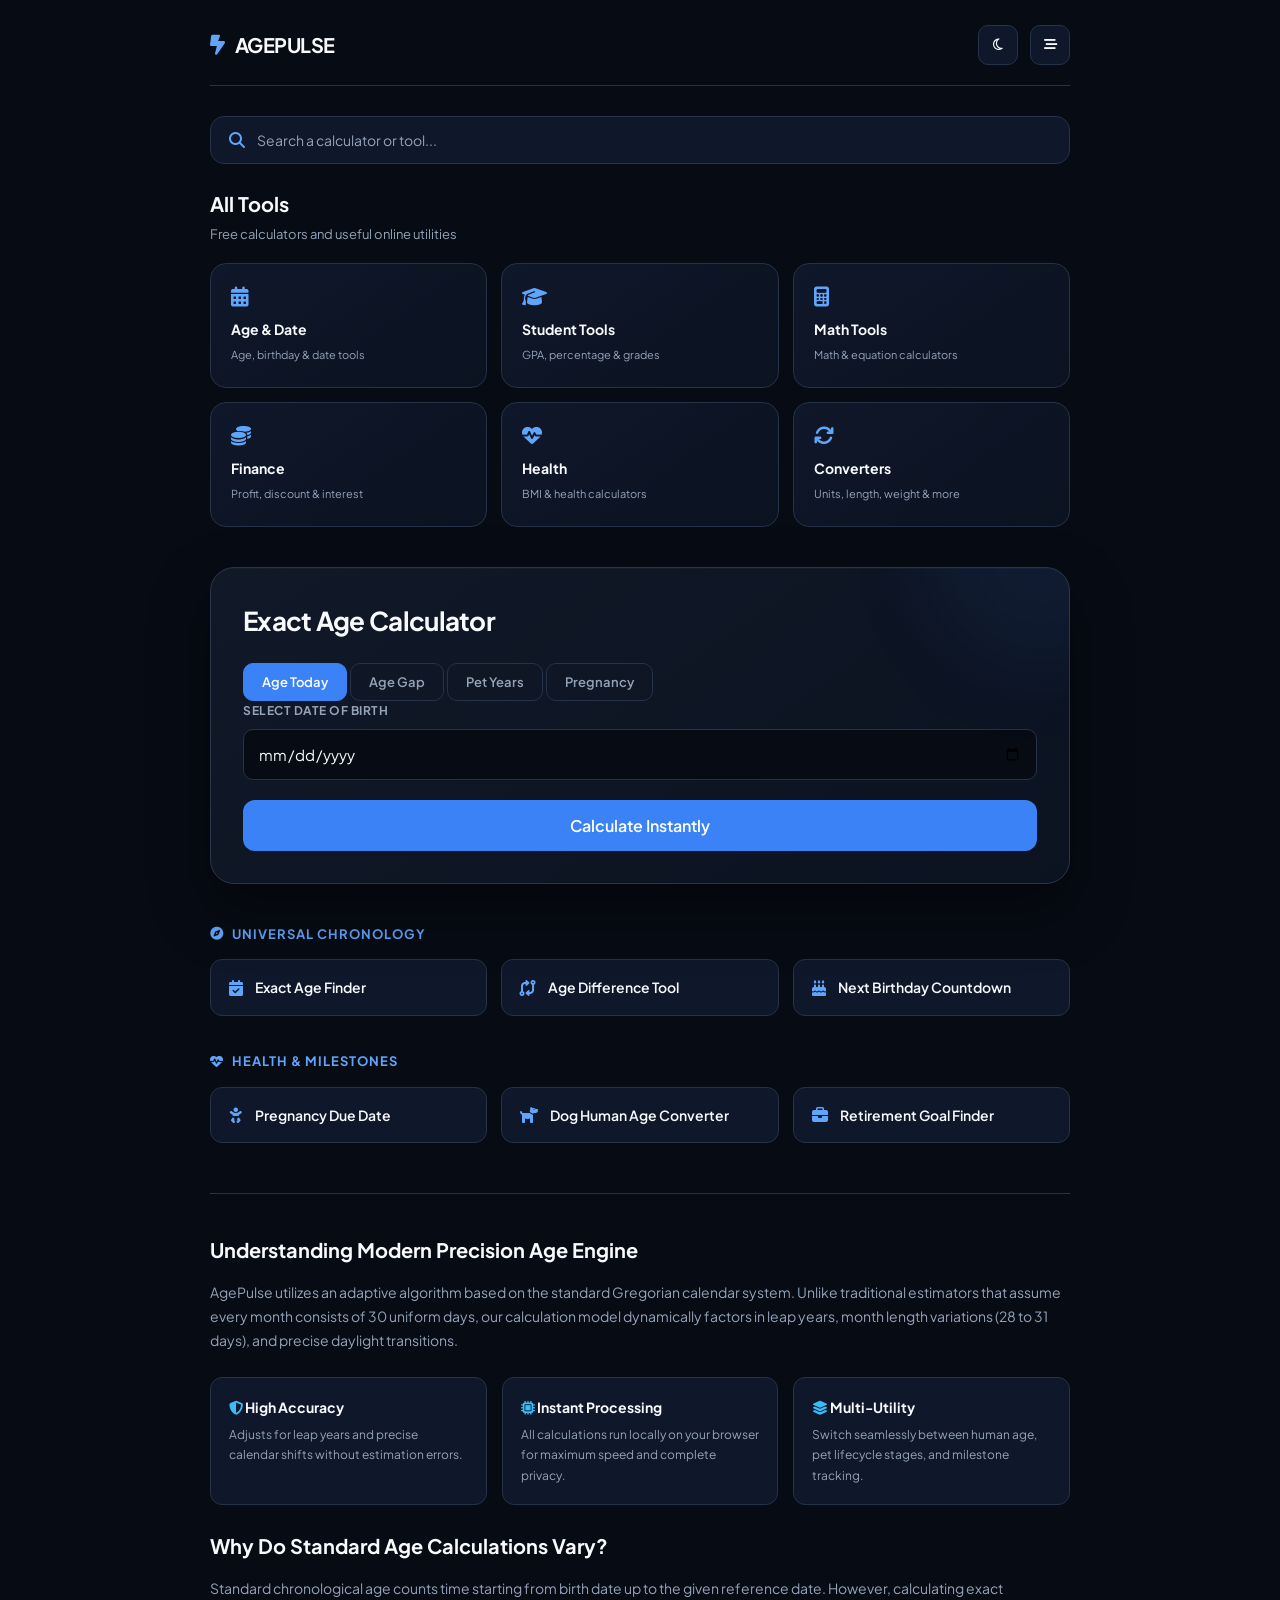
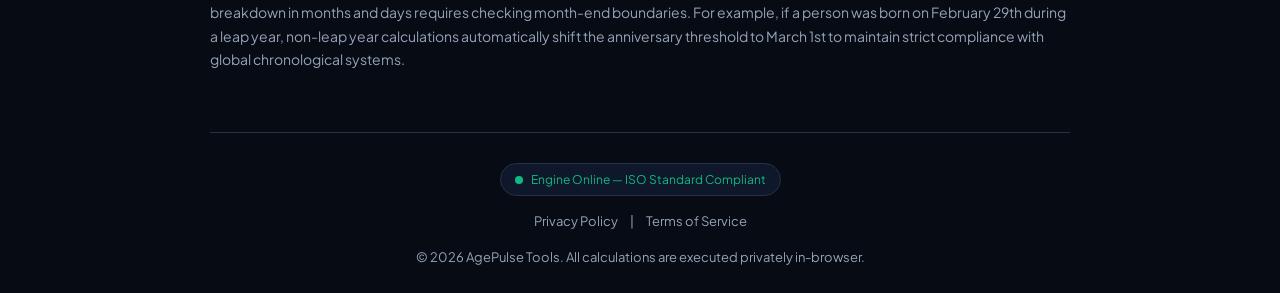
==== index.html @ beff54d9 "Update index.html" ====
<!DOCTYPE html>
<html lang="en">
<head>
    <meta name="google-site-verification" content="VoYZi1EpnTROFQZGKT-cdley3addmxHReLh97qGISz8" />
    <meta charset="UTF-8">
    <meta name="viewport" content="width=device-width, initial-scale=1.0">
    <title>AgePulse — Precision Chronology & Age Utility Engine</title>
    <meta name="description" content="Calculate your exact age in years, months, days, hours, and seconds. Multi-tool suite for date differences, pregnancy tracking, and pet ages.">
    
    <!-- Google Fonts & Icons -->
    <link rel="preconnect" href="https://fonts.googleapis.com">
    <link rel="preconnect" href="https://fonts.gstatic.com" crossorigin>
    <link href="https://fonts.googleapis.com/css2?family=Plus+Jakarta+Sans:wght@400;500;600;700&display=swap" rel="stylesheet">
    <link href="https://cdnjs.cloudflare.com/ajax/libs/font-awesome/6.4.0/css/all.min.css" rel="stylesheet">

    <style>
        /* Utility Hub */
.utility-hub {
    margin-bottom: 40px;
}

.hub-search {
    display: flex;
    align-items: center;
    gap: 12px;
    background: var(--card-bg);
    border: 1px solid var(--card-border);
    border-radius: 14px;
    padding: 14px 18px;
    margin-bottom: 24px;
    transition: 0.2s;
}

.hub-search:focus-within {
    border-color: var(--accent-glow);
    box-shadow: 0 0 0 3px rgba(96, 165, 250, 0.08);
}

.hub-search i {
    color: var(--accent-glow);
}

.hub-search input {
    width: 100%;
    border: none;
    outline: none;
    background: transparent;
    color: var(--text-primary);
    font-size: 14px;
}

.hub-search input::placeholder {
    color: var(--text-secondary);
}

.hub-title {
    margin-bottom: 18px;
}

.hub-title h2 {
    font-size: 20px;
    margin-bottom: 4px;
}

.hub-title p {
    color: var(--text-secondary);
    font-size: 13px;
}

.hub-grid {
    display: grid;
    grid-template-columns: repeat(3, 1fr);
    gap: 14px;
}

.hub-card {
    background: linear-gradient(145deg, var(--card-bg), #0b1220);
    border: 1px solid var(--card-border);
    border-radius: 16px;
    padding: 20px;
    min-height: 125px;
    display: flex;
    flex-direction: column;
    justify-content: center;
    gap: 6px;
    cursor: pointer;
    transition: 0.25s;
}

.hub-card i {
    color: var(--accent-glow);
    font-size: 20px;
    margin-bottom: 5px;
}

.hub-card strong {
    font-size: 14px;
    color: var(--text-primary);
}

.hub-card span {
    color: var(--text-secondary);
    font-size: 11px;
}

.hub-card:hover {
    border-color: var(--accent-glow);
    transform: translateY(-3px);
}

@media (max-width: 650px) {
    .hub-grid {
        grid-template-columns: repeat(2, 1fr);
    }

    .hub-card {
        min-height: 115px;
        padding: 16px;
    }
}
        :root {
    --bg-dark: #070b14;
    --card-bg: #0f172a;
    --card-border: #263247;
    --accent-glow: #60a5fa;
    --accent-blue: #3b82f6;
    --text-primary: #f8fafc;
    --text-secondary: #94a3b8;
    --font-main: 'Plus Jakarta Sans', sans-serif;
}

        .light-mode {
            --bg-dark: #f8fafc;
            --card-bg: #ffffff;
            --card-border: #e2e8f0;
            --accent-glow: #0284c7;
            --accent-blue: #2563eb;
            --text-primary: #0f172a;
            --text-secondary: #64748b;
        }

        * {
            box-sizing: border-box;
            margin: 0;
            padding: 0;
            font-family: var(--font-main);
        }

        body {
            background-color: var(--bg-dark);
            color: var(--text-primary);
            line-height: 1.6;
            padding: 25px 15px;
            transition: background 0.3s, color 0.3s;
        }

        .wrapper {
            max-width: 860px;
            margin: 0 auto;
        }

        /* Header */
        header {
            display: flex;
            justify-content: space-between;
            align-items: center;
            padding-bottom: 20px;
            border-bottom: 1px solid var(--card-border);
            margin-bottom: 30px;
        }

        .logo {
            display: flex;
            align-items: center;
            gap: 10px;
            font-weight: 700;
            font-size: 20px;
            letter-spacing: -0.5px;
            color: var(--text-primary);
            cursor: pointer;
        }

        .logo-icon {
            color: var(--accent-glow);
        }

        .header-btns {
            display: flex;
            gap: 12px;
        }

        .icon-btn {
            background: var(--card-bg);
            border: 1px solid var(--card-border);
            color: var(--text-primary);
            width: 40px;
            height: 40px;
            border-radius: 10px;
            display: flex;
            align-items: center;
            justify-content: center;
            cursor: pointer;
            transition: 0.2s;
        }

        .icon-btn:hover {
            border-color: var(--accent-glow);
            color: var(--accent-glow);
        }

        /* Side Menu */
        .sidebar-overlay {
            position: fixed;
            top: 0; left: 0; width: 100%; height: 100%;
            background: rgba(0,0,0,0.75);
            backdrop-filter: blur(5px);
            z-index: 998;
            display: none;
        }

        .sidebar {
            position: fixed;
            top: 0; right: -320px;
            width: 300px; height: 100%;
            background: var(--card-bg);
            border-left: 1px solid var(--card-border);
            z-index: 999;
            padding: 30px 24px;
            transition: right 0.3s cubic-bezier(0.4, 0, 0.2, 1);
            overflow-y: auto;
        }

        .sidebar.active { right: 0; }

        .sidebar-header {
            display: flex;
            justify-content: space-between;
            align-items: center;
            margin-bottom: 25px;
            padding-bottom: 15px;
            border-bottom: 1px solid var(--card-border);
        }

        .menu-link {
            display: flex;
            align-items: center;
            gap: 12px;
            color: var(--text-secondary);
            padding: 12px;
            border-radius: 8px;
            margin-bottom: 6px;
            cursor: pointer;
            transition: 0.2s;
            text-decoration: none;
            font-size: 14px;
            font-weight: 500;
        }

        .menu-link:hover {
            background: rgba(56, 189, 248, 0.08);
            color: var(--accent-glow);
        }

        /* Calculator Main Card */
        .main-card {
    background: linear-gradient(145deg, #111827, #0b1220);
    border: 1px solid #293548;
    border-radius: 24px;
    padding: 32px;
    margin-bottom: 40px;
    box-shadow:
        0 25px 60px rgba(0, 0, 0, 0.45),
        inset 0 1px 0 rgba(255, 255, 255, 0.03);
    position: relative;
    overflow: hidden;
}

.main-card::before {
    content: "";
    position: absolute;
    width: 220px;
    height: 220px;
    top: -120px;
    right: -80px;
    background: #3b82f6;
    opacity: 0.08;
    filter: blur(50px);
    border-radius: 50%;
    pointer-events: none;
}

.main-card h1 {
    font-size: 26px;
    font-weight: 700;
    margin-bottom: 22px;
    letter-spacing: -0.7px;
}
        }

        .tabs {
            display: flex;
            gap: 10px;
            margin-bottom: 25px;
            flex-wrap: wrap;
        }

        .tab-btn {
            background: transparent;
            border: 1px solid var(--card-border);
            color: var(--text-secondary);
            padding: 10px 18px;
            border-radius: 10px;
            font-size: 13px;
            font-weight: 600;
            cursor: pointer;
            transition: 0.2s;
        }

        .tab-btn.active {
            background: var(--accent-blue);
            border-color: var(--accent-blue);
            color: #ffffff;
        }

        .form-group {
            margin-bottom: 20px;
        }

        label {
            display: block;
            font-size: 12px;
            font-weight: 700;
            color: var(--text-secondary);
            margin-bottom: 8px;
            text-transform: uppercase;
            letter-spacing: 0.5px;
        }

        input[type="date"], input[type="number"] {
            width: 100%;
            padding: 14px;
            background: var(--bg-dark);
            border: 1px solid var(--card-border);
            border-radius: 10px;
            color: var(--text-primary);
            font-size: 15px;
            outline: none;
            transition: 0.2s;
        }

        input:focus {
            border-color: var(--accent-glow);
        }

        .submit-btn {
            width: 100%;
            padding: 15px;
            background: var(--accent-blue);
            color: #ffffff;
            border: none;
            border-radius: 12px;
            font-size: 16px;
            font-weight: 600;
            cursor: pointer;
            transition: 0.2s;
        }

        .submit-btn:hover {
            opacity: 0.9;
            transform: translateY(-1px);
        }

        /* Results Box */
        .result-panel {
            margin-top: 25px;
            padding: 20px;
            background: var(--bg-dark);
            border: 1px solid var(--card-border);
            border-radius: 12px;
            display: none;
        }

        .result-grid {
            display: flex;
            justify-content: space-around;
            text-align: center;
        }

        .res-item .val {
            font-size: 28px;
            font-weight: 700;
            color: var(--accent-glow);
        }

        .res-item .lbl {
            font-size: 11px;
            color: var(--text-secondary);
            text-transform: uppercase;
            font-weight: 600;
            letter-spacing: 0.5px;
        }

        /* Custom Categories & Multi-Column Layout */
        .cat-block {
            margin-bottom: 35px;
        }

        .cat-title {
            font-size: 13px;
            font-weight: 700;
            color: var(--accent-glow);
            text-transform: uppercase;
            letter-spacing: 1px;
            margin-bottom: 15px;
            display: flex;
            align-items: center;
            gap: 8px;
        }

        .tools-grid {
            display: grid;
            grid-template-columns: repeat(auto-fill, minmax(240px, 1fr));
            gap: 14px;
        }

        .tool-card {
            background: var(--card-bg);
            border: 1px solid var(--card-border);
            padding: 16px 18px;
            border-radius: 12px;
            color: var(--text-primary);
            font-size: 14px;
            font-weight: 600;
            display: flex;
            align-items: center;
            gap: 12px;
            cursor: pointer;
            transition: 0.25s;
        }

        .tool-card i {
            color: var(--accent-glow);
            font-size: 16px;
        }

        .tool-card:hover {
            border-color: var(--accent-glow);
            transform: translateY(-3px);
            box-shadow: 0 10px 20px -10px rgba(56, 189, 248, 0.2);
        }

        /* Expanded Original SEO Description Section */
        .seo-content {
            margin-top: 50px;
            border-top: 1px solid var(--card-border);
            padding-top: 40px;
        }

        .seo-content h2 {
            font-size: 20px;
            font-weight: 700;
            margin-bottom: 15px;
        }

        .seo-content p {
            color: var(--text-secondary);
            font-size: 14px;
            margin-bottom: 18px;
            line-height: 1.7;
        }

        .features-list {
            display: grid;
            grid-template-columns: repeat(auto-fit, minmax(220px, 1fr));
            gap: 15px;
            margin: 25px 0;
        }

        .feature-box {
            background: var(--card-bg);
            border: 1px solid var(--card-border);
            padding: 18px;
            border-radius: 12px;
        }

        .feature-box h4 {
            font-size: 14px;
            color: var(--text-primary);
            margin-bottom: 6px;
        }

        .feature-box p {
            font-size: 12px;
            color: var(--text-secondary);
            margin: 0;
        }

        /* Footer */
        footer {
            margin-top: 60px;
            border-top: 1px solid var(--card-border);
            padding-top: 30px;
            text-align: center;
            font-size: 13px;
            color: var(--text-secondary);
        }

        .status-badge {
            display: inline-flex;
            align-items: center;
            gap: 8px;
            background: var(--card-bg);
            border: 1px solid var(--card-border);
            padding: 6px 14px;
            border-radius: 20px;
            margin-bottom: 15px;
            font-size: 12px;
            color: #10b981;
        }

        .status-dot {
            width: 8px;
            height: 8px;
            background: #10b981;
            border-radius: 50%;
        }
    </style>
</head>
<body>

<div class="sidebar-overlay" id="overlay" onclick="toggleMenu()"></div>

<!-- Slide Menu -->
<div class="sidebar" id="sidebar">
    <div class="sidebar-header">
        <strong>CHOOSE TOOL</strong>
        <i class="fa-solid fa-xmark" onclick="toggleMenu()" style="cursor:pointer;"></i>
    </div>
    <div class="menu-link" onclick="switchTool('age')"><i class="fa-solid fa-clock"></i> Exact Age Finder</div>
    <div class="menu-link" onclick="switchTool('diff')"><i class="fa-solid fa-scale-balanced"></i> Age Gap & Difference</div>
    <div class="menu-link" onclick="switchTool('dog')"><i class="fa-solid fa-shield-cat"></i> Pet Age Calculator</div>
    <div class="menu-link" onclick="switchTool('preg')"><i class="fa-solid fa-baby-carriage"></i> Pregnancy Tracker</div>
    <div class="menu-link" onclick="switchTool('retire')"><i class="fa-solid fa-hourglass-end"></i> Retirement Timeline</div>
</div>

<div class="wrapper">
    <!-- Header -->
    <header>
        <div class="logo" onclick="switchTool('age')">
            <i class="fa-solid fa-bolt-lightning logo-icon"></i> AGEPULSE
        </div>
        <div class="header-btns">
            <button class="icon-btn" onclick="toggleTheme()" title="Toggle Theme"><i class="fa-regular fa-moon"></i></button>
            <button class="icon-btn" onclick="toggleMenu()" title="Open Menu"><i class="fa-solid fa-bars-staggered"></i></button>
        </div>
    </header>
    <!-- Utility Hub -->
<section class="utility-hub">

    <div class="hub-search">
        <i class="fa-solid fa-magnifying-glass"></i>
        <input type="text" id="toolSearch"
               placeholder="Search a calculator or tool..."
               oninput="searchTools()">
    </div>

    <div class="hub-title">
        <h2>All Tools</h2>
        <p>Free calculators and useful online utilities</p>
    </div>

    <div class="hub-grid">

        <div class="hub-card" onclick="switchTool('age')">
            <i class="fa-solid fa-calendar-days"></i>
            <strong>Age & Date</strong>
            <span>Age, birthday & date tools</span>
        </div>

        <div class="hub-card">
            <i class="fa-solid fa-graduation-cap"></i>
            <strong>Student Tools</strong>
            <span>GPA, percentage & grades</span>
        </div>

        <div class="hub-card">
            <i class="fa-solid fa-calculator"></i>
            <strong>Math Tools</strong>
            <span>Math & equation calculators</span>
        </div>

        <div class="hub-card">
            <i class="fa-solid fa-coins"></i>
            <strong>Finance</strong>
            <span>Profit, discount & interest</span>
        </div>

        <div class="hub-card">
            <i class="fa-solid fa-heart-pulse"></i>
            <strong>Health</strong>
            <span>BMI & health calculators</span>
        </div>

        <div class="hub-card">
            <i class="fa-solid fa-arrows-rotate"></i>
            <strong>Converters</strong>
            <span>Units, length, weight & more</span>
        </div>

    </div>
</section>
    <!-- Main Utility Engine -->
    <div class="main-card">
        <h1 id="toolTitle">Exact Age Calculator</h1>

        <div class="tabs">
            <button class="tab-btn active" onclick="switchTool('age')">Age Today</button>
            <button class="tab-btn" onclick="switchTool('diff')">Age Gap</button>
            <button class="tab-btn" onclick="switchTool('dog')">Pet Years</button>
            <button class="tab-btn" onclick="switchTool('preg')">Pregnancy</button>
        </div>

        <div id="dynamicInputs"></div>

        <button class="submit-btn" onclick="calculateResult()">Calculate Instantly</button>

        <div class="result-panel" id="resPanel">
            <div class="result-grid" id="resGrid"></div>
        </div>
    </div>

    <!-- Category 1 -->
    <div class="cat-block">
        <div class="cat-title"><i class="fa-solid fa-compass"></i> Universal Chronology</div>
        <div class="tools-grid">
            <div class="tool-card" onclick="switchTool('age')"><i class="fa-solid fa-calendar-check"></i> Exact Age Finder</div>
            <div class="tool-card" onclick="switchTool('diff')"><i class="fa-solid fa-code-compare"></i> Age Difference Tool</div>
            <div class="tool-card" onclick="switchTool('age')"><i class="fa-solid fa-cake-candles"></i> Next Birthday Countdown</div>
        </div>
    </div>

    <!-- Category 2 -->
    <div class="cat-block">
        <div class="cat-title"><i class="fa-solid fa-heart-pulse"></i> Health & Milestones</div>
        <div class="tools-grid">
            <div class="tool-card" onclick="switchTool('preg')"><i class="fa-solid fa-baby"></i> Pregnancy Due Date</div>
            <div class="tool-card" onclick="switchTool('dog')"><i class="fa-solid fa-dog"></i> Dog Human Age Converter</div>
            <div class="tool-card" onclick="switchTool('retire')"><i class="fa-solid fa-briefcase"></i> Retirement Goal Finder</div>
        </div>
    </div>

    <!-- Original Detailed SEO Article Section -->
    <div class="seo-content">
        <h2>Understanding Modern Precision Age Engine</h2>
        <p>AgePulse utilizes an adaptive algorithm based on the standard Gregorian calendar system. Unlike traditional estimators that assume every month consists of 30 uniform days, our calculation model dynamically factors in leap years, month length variations (28 to 31 days), and precise daylight transitions.</p>

        <div class="features-list">
            <div class="feature-box">
                <h4><i class="fa-solid fa-shield-halved" style="color:#38bdf8;"></i> High Accuracy</h4>
                <p>Adjusts for leap years and precise calendar shifts without estimation errors.</p>
            </div>
            <div class="feature-box">
                <h4><i class="fa-solid fa-microchip" style="color:#38bdf8;"></i> Instant Processing</h4>
                <p>All calculations run locally on your browser for maximum speed and complete privacy.</p>
            </div>
            <div class="feature-box">
                <h4><i class="fa-solid fa-layer-group" style="color:#38bdf8;"></i> Multi-Utility</h4>
                <p>Switch seamlessly between human age, pet lifecycle stages, and milestone tracking.</p>
            </div>
        </div>

        <h2>Why Do Standard Age Calculations Vary?</h2>
        <p>Standard chronological age counts time starting from birth date up to the given reference date. However, calculating exact breakdown in months and days requires checking month-end boundaries. For example, if a person was born on February 29th during a leap year, non-leap year calculations automatically shift the anniversary threshold to March 1st to maintain strict compliance with global chronological systems.</p>
    </div>

    <!-- Footer -->
    <footer>
        <div class="status-badge">
            <span class="status-dot"></span> Engine Online — ISO Standard Compliant
        </div> 
        <div style="margin-bottom: 15px; font-size: 13px;">
    <a href="privacy.html" style="color: var(--text-secondary); text-decoration: none; margin: 0 10px;">Privacy Policy</a> | 
    <a href="terms.html" style="color: var(--text-secondary); text-decoration: none; margin: 0 10px;">Terms of Service</a>
</div>

        <p>© 2026 AgePulse Tools. All calculations are executed privately in-browser.</p>
    </footer>
</div>

<script>
    let currentTool = 'age';

    function switchTool(tool) {
        currentTool = tool;
        document.getElementById('resPanel').style.display = 'none';
        let inputsArea = document.getElementById('dynamicInputs');
        let title = document.getElementById('toolTitle');

        if(sidebar.classList.contains('active')) toggleMenu();

        if (tool === 'age') {
            title.innerText = "Exact Age Calculator";
            inputsArea.innerHTML = `
                <div class="form-group">
                    <label>Select Date of Birth</label>
                    <input type="date" id="dob">
                </div>`;
        } else if (tool === 'diff') {
            title.innerText = "Age Gap & Difference";
            inputsArea.innerHTML = `
                <div class="form-group"><label>First Person DOB</label><input type="date" id="dob1"></div>
                <div class="form-group"><label>Second Person DOB</label><input type="date" id="dob2"></div>`;
        } else if (tool === 'dog') {
            title.innerText = "Dog Age to Human Years";
            inputsArea.innerHTML = `
                <div class="form-group"><label>Enter Dog's Actual Age (Years)</label><input type="number" id="dogAge" placeholder="e.g. 4"></div>`;
        } else if (tool === 'preg') {
            title.innerText = "Pregnancy Due Date Calculator";
            inputsArea.innerHTML = `
                <div class="form-group"><label>First Day of Last Period (LMP)</label><input type="date" id="lmp"></div>`;
        } else if (tool === 'retire') {
            title.innerText = "Retirement Timeline Planner";
            inputsArea.innerHTML = `
                <div class="form-group"><label>Current Age</label><input type="number" id="curAge" placeholder="e.g. 28"></div>
                <div class="form-group"><label>Target Retirement Age</label><input type="number" id="retAge" value="60"></div>`;
        }
    }

    function calculateResult() {
    const grid = document.getElementById('resGrid');
    const panel = document.getElementById('resPanel');

    if (currentTool === 'age') {
        const value = document.getElementById('dob').value;

        if (!value) {
            alert('Please choose your birth date!');
            return;
        }

        const [year, month, day] = value.split('-').map(Number);
        const dob = new Date(year, month - 1, day);
        const today = new Date();

        if (dob > today) {
            alert('Birth date cannot be in the future!');
            return;
        }

        let years = today.getFullYear() - dob.getFullYear();
        let months = today.getMonth() - dob.getMonth();
        let days = today.getDate() - dob.getDate();

        if (days < 0) {
            months--;
            const previousMonth = new Date(
                today.getFullYear(),
                today.getMonth(),
                0
            );
            days += previousMonth.getDate();
        }

        if (months < 0) {
            years--;
            months += 12;
        }

        const totalDays = Math.floor(
            (today - dob) / (1000 * 60 * 60 * 24)
        );

        grid.innerHTML = `
            <div class="res-item">
                <div class="val">${years}</div>
                <div class="lbl">Years</div>
            </div>

            <div class="res-item">
                <div class="val">${months}</div>
                <div class="lbl">Months</div>
            </div>

            <div class="res-item">
                <div class="val">${days}</div>
                <div class="lbl">Days</div>
            </div>

            <div class="res-item">
                <div class="val">${totalDays.toLocaleString()}</div>
                <div class="lbl">Total Days</div>
            </div>
        `;

    } else if (currentTool === 'diff') {

        const v1 = document.getElementById('dob1').value;
        const v2 = document.getElementById('dob2').value;

        if (!v1 || !v2) {
            alert('Please select both dates!');
            return;
        }

        const [y1, m1, d1] = v1.split('-').map(Number);
        const [y2, m2, d2] = v2.split('-').map(Number);

        const date1 = new Date(y1, m1 - 1, d1);
        const date2 = new Date(y2, m2 - 1, d2);

        const older = date1 <= date2 ? date1 : date2;
        const newer = date1 <= date2 ? date2 : date1;

        let years = newer.getFullYear() - older.getFullYear();
        let months = newer.getMonth() - older.getMonth();
        let days = newer.getDate() - older.getDate();

        if (days < 0) {
            months--;
            const previousMonth = new Date(
                newer.getFullYear(),
                newer.getMonth(),
                0
            );
            days += previousMonth.getDate();
        }

        if (months < 0) {
            years--;
            months += 12;
        }

        const totalDays = Math.floor(
            (newer - older) / (1000 * 60 * 60 * 24)
        );

        grid.innerHTML = `
            <div class="res-item">
                <div class="val">${years}</div>
                <div class="lbl">Years</div>
            </div>

            <div class="res-item">
                <div class="val">${months}</div>
                <div class="lbl">Months</div>
            </div>

            <div class="res-item">
                <div class="val">${days}</div>
                <div class="lbl">Days</div>
            </div>

            <div class="res-item">
                <div class="val">${totalDays.toLocaleString()}</div>
                <div class="lbl">Total Days</div>
            </div>
        `;

    } else if (currentTool === 'dog') {

        const age = parseFloat(
            document.getElementById('dogAge').value
        );

        if (isNaN(age) || age < 0) {
            alert('Enter a valid dog age!');
            return;
        }

        const humanAge =
            age <= 2
                ? age * 10.5
                : 21 + ((age - 2) * 4);

        grid.innerHTML = `
            <div class="res-item">
                <div class="val">${humanAge.toFixed(1)}</div>
                <div class="lbl">Human Equivalent Years</div>
            </div>
        `;

    } else if (currentTool === 'preg') {

        const value = document.getElementById('lmp').value;

        if (!value) {
            alert('Select Last Period date!');
            return;
        }

        const [year, month, day] = value.split('-').map(Number);
        const lmp = new Date(year, month - 1, day);

        const due = new Date(lmp);
        due.setDate(due.getDate() + 280);

        grid.innerHTML = `
            <div class="res-item">
                <div class="val">
                    ${due.toLocaleDateString('en-US', {
                        year: 'numeric',
                        month: 'long',
                        day: 'numeric'
                    })}
                </div>
                <div class="lbl">Estimated Due Date</div>
            </div>
        `;

    } else if (currentTool === 'retire') {

        const cur = parseInt(
            document.getElementById('curAge').value
        );

        const ret = parseInt(
            document.getElementById('retAge').value
        );

        if (isNaN(cur) || isNaN(ret) || cur < 0 || ret < 0) {
            alert('Enter valid age numbers!');
            return;
        }

        grid.innerHTML = `
            <div class="res-item">
                <div class="val">${Math.max(0, ret - cur)}</div>
                <div class="lbl">Years Remaining</div>
            </div>
        `;
    }

    panel.style.display = 'block';
    }

    function toggleMenu() {
        let sidebar = document.getElementById('sidebar');
        let overlay = document.getElementById('overlay');
        sidebar.classList.toggle('active');
        overlay.style.display = sidebar.classList.contains('active') ? 'block' : 'none';
    }

    function toggleTheme() {
        document.body.classList.toggle('light-mode');
    }

    switchTool('age');
    function searchTools() {
    let input = document.getElementById('toolSearch').value.toLowerCase();
    let cards = document.querySelectorAll('.hub-card');
    
    cards.forEach(card => {
        let text = card.innerText.toLowerCase();
        if (text.includes(input)) {
            card.style.display = "flex";
        } else {
            card.style.display = "none";
        }
    });
}

</script> 
    
</body>
</html>
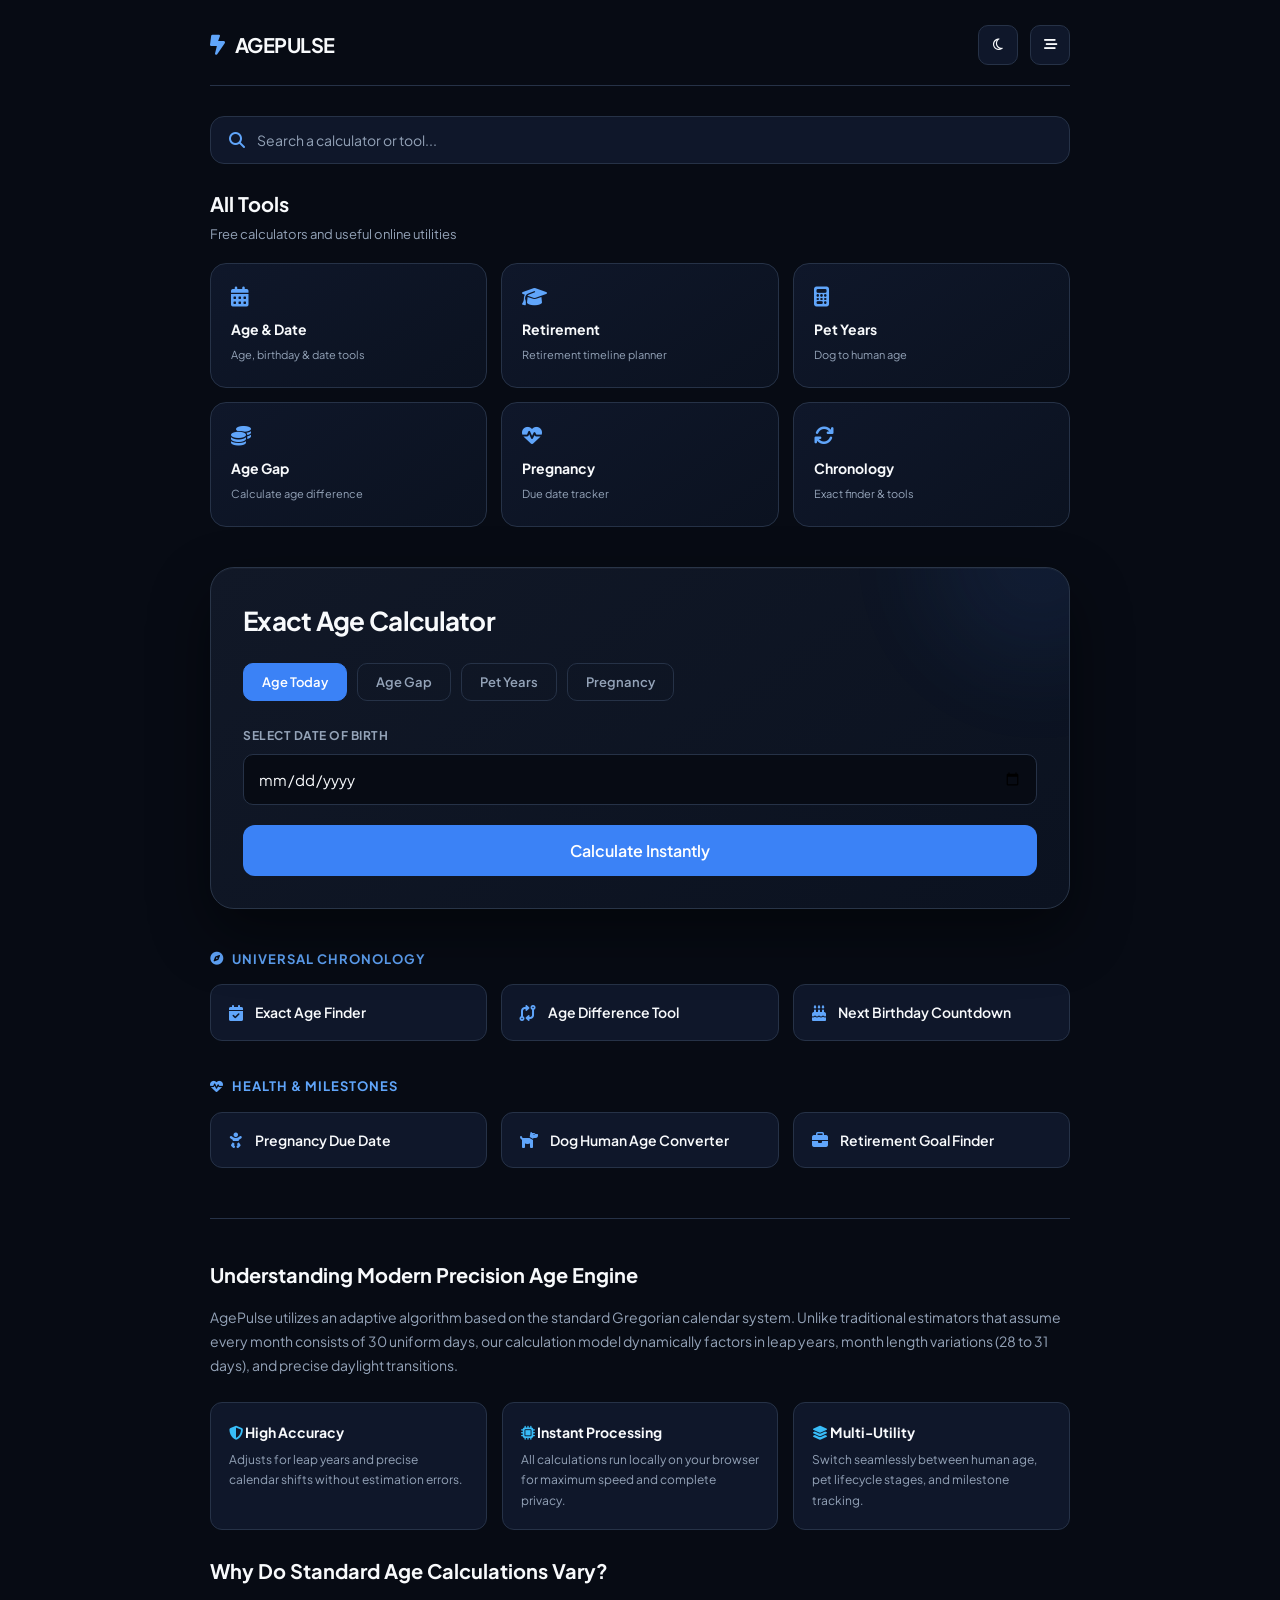
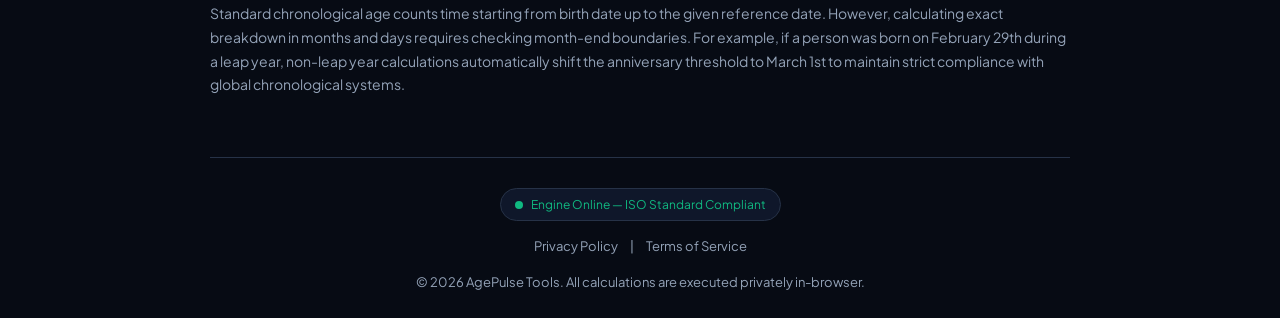
==== commit 43c67419: "Update index.html" ====
--- a/index.html
+++ b/index.html
@@ -15,119 +15,120 @@
 
     <style>
         /* Utility Hub */
-.utility-hub {
-    margin-bottom: 40px;
-}
-
-.hub-search {
-    display: flex;
-    align-items: center;
-    gap: 12px;
-    background: var(--card-bg);
-    border: 1px solid var(--card-border);
-    border-radius: 14px;
-    padding: 14px 18px;
-    margin-bottom: 24px;
-    transition: 0.2s;
-}
-
-.hub-search:focus-within {
-    border-color: var(--accent-glow);
-    box-shadow: 0 0 0 3px rgba(96, 165, 250, 0.08);
-}
-
-.hub-search i {
-    color: var(--accent-glow);
-}
-
-.hub-search input {
-    width: 100%;
-    border: none;
-    outline: none;
-    background: transparent;
-    color: var(--text-primary);
-    font-size: 14px;
-}
-
-.hub-search input::placeholder {
-    color: var(--text-secondary);
-}
-
-.hub-title {
-    margin-bottom: 18px;
-}
-
-.hub-title h2 {
-    font-size: 20px;
-    margin-bottom: 4px;
-}
-
-.hub-title p {
-    color: var(--text-secondary);
-    font-size: 13px;
-}
-
-.hub-grid {
-    display: grid;
-    grid-template-columns: repeat(3, 1fr);
-    gap: 14px;
-}
-
-.hub-card {
-    background: linear-gradient(145deg, var(--card-bg), #0b1220);
-    border: 1px solid var(--card-border);
-    border-radius: 16px;
-    padding: 20px;
-    min-height: 125px;
-    display: flex;
-    flex-direction: column;
-    justify-content: center;
-    gap: 6px;
-    cursor: pointer;
-    transition: 0.25s;
-}
-
-.hub-card i {
-    color: var(--accent-glow);
-    font-size: 20px;
-    margin-bottom: 5px;
-}
-
-.hub-card strong {
-    font-size: 14px;
-    color: var(--text-primary);
-}
-
-.hub-card span {
-    color: var(--text-secondary);
-    font-size: 11px;
-}
-
-.hub-card:hover {
-    border-color: var(--accent-glow);
-    transform: translateY(-3px);
-}
-
-@media (max-width: 650px) {
-    .hub-grid {
-        grid-template-columns: repeat(2, 1fr);
-    }
-
-    .hub-card {
-        min-height: 115px;
-        padding: 16px;
-    }
-}
+        .utility-hub {
+            margin-bottom: 40px;
+        }
+
+        .hub-search {
+            display: flex;
+            align-items: center;
+            gap: 12px;
+            background: var(--card-bg);
+            border: 1px solid var(--card-border);
+            border-radius: 14px;
+            padding: 14px 18px;
+            margin-bottom: 24px;
+            transition: 0.2s;
+        }
+
+        .hub-search:focus-within {
+            border-color: var(--accent-glow);
+            box-shadow: 0 0 0 3px rgba(96, 165, 250, 0.08);
+        }
+
+        .hub-search i {
+            color: var(--accent-glow);
+        }
+
+        .hub-search input {
+            width: 100%;
+            border: none;
+            outline: none;
+            background: transparent;
+            color: var(--text-primary);
+            font-size: 14px;
+        }
+
+        .hub-search input::placeholder {
+            color: var(--text-secondary);
+        }
+
+        .hub-title {
+            margin-bottom: 18px;
+        }
+
+        .hub-title h2 {
+            font-size: 20px;
+            margin-bottom: 4px;
+        }
+
+        .hub-title p {
+            color: var(--text-secondary);
+            font-size: 13px;
+        }
+
+        .hub-grid {
+            display: grid;
+            grid-template-columns: repeat(3, 1fr);
+            gap: 14px;
+        }
+
+        .hub-card {
+            background: linear-gradient(145deg, var(--card-bg), #0b1220);
+            border: 1px solid var(--card-border);
+            border-radius: 16px;
+            padding: 20px;
+            min-height: 125px;
+            display: flex;
+            flex-direction: column;
+            justify-content: center;
+            gap: 6px;
+            cursor: pointer;
+            transition: 0.25s;
+        }
+
+        .hub-card i {
+            color: var(--accent-glow);
+            font-size: 20px;
+            margin-bottom: 5px;
+        }
+
+        .hub-card strong {
+            font-size: 14px;
+            color: var(--text-primary);
+        }
+
+        .hub-card span {
+            color: var(--text-secondary);
+            font-size: 11px;
+        }
+
+        .hub-card:hover {
+            border-color: var(--accent-glow);
+            transform: translateY(-3px);
+        }
+
+        @media (max-width: 650px) {
+            .hub-grid {
+                grid-template-columns: repeat(2, 1fr);
+            }
+
+            .hub-card {
+                min-height: 115px;
+                padding: 16px;
+            }
+        }
+
         :root {
-    --bg-dark: #070b14;
-    --card-bg: #0f172a;
-    --card-border: #263247;
-    --accent-glow: #60a5fa;
-    --accent-blue: #3b82f6;
-    --text-primary: #f8fafc;
-    --text-secondary: #94a3b8;
-    --font-main: 'Plus Jakarta Sans', sans-serif;
-}
+            --bg-dark: #070b14;
+            --card-bg: #0f172a;
+            --card-border: #263247;
+            --accent-glow: #60a5fa;
+            --accent-blue: #3b82f6;
+            --text-primary: #f8fafc;
+            --text-secondary: #94a3b8;
+            --font-main: 'Plus Jakarta Sans', sans-serif;
+        }
 
         .light-mode {
             --bg-dark: #f8fafc;
@@ -263,38 +264,35 @@
 
         /* Calculator Main Card */
         .main-card {
-    background: linear-gradient(145deg, #111827, #0b1220);
-    border: 1px solid #293548;
-    border-radius: 24px;
-    padding: 32px;
-    margin-bottom: 40px;
-    box-shadow:
-        0 25px 60px rgba(0, 0, 0, 0.45),
-        inset 0 1px 0 rgba(255, 255, 255, 0.03);
-    position: relative;
-    overflow: hidden;
-}
-
-.main-card::before {
-    content: "";
-    position: absolute;
-    width: 220px;
-    height: 220px;
-    top: -120px;
-    right: -80px;
-    background: #3b82f6;
-    opacity: 0.08;
-    filter: blur(50px);
-    border-radius: 50%;
-    pointer-events: none;
-}
-
-.main-card h1 {
-    font-size: 26px;
-    font-weight: 700;
-    margin-bottom: 22px;
-    letter-spacing: -0.7px;
-}
+            background: linear-gradient(145deg, #111827, #0b1220);
+            border: 1px solid #293548;
+            border-radius: 24px;
+            padding: 32px;
+            margin-bottom: 40px;
+            box-shadow: 0 25px 60px rgba(0, 0, 0, 0.45), inset 0 1px 0 rgba(255, 255, 255, 0.03);
+            position: relative;
+            overflow: hidden;
+        }
+
+        .main-card::before {
+            content: "";
+            position: absolute;
+            width: 220px;
+            height: 220px;
+            top: -120px;
+            right: -80px;
+            background: #3b82f6;
+            opacity: 0.08;
+            filter: blur(50px);
+            border-radius: 50%;
+            pointer-events: none;
+        }
+
+        .main-card h1 {
+            font-size: 26px;
+            font-weight: 700;
+            margin-bottom: 22px;
+            letter-spacing: -0.7px;
         }
 
         .tabs {
@@ -554,61 +552,58 @@
             <button class="icon-btn" onclick="toggleMenu()" title="Open Menu"><i class="fa-solid fa-bars-staggered"></i></button>
         </div>
     </header>
+
     <!-- Utility Hub -->
-<section class="utility-hub">
-
-    <div class="hub-search">
-        <i class="fa-solid fa-magnifying-glass"></i>
-        <input type="text" id="toolSearch"
-               placeholder="Search a calculator or tool..."
-               oninput="searchTools()">
-    </div>
-
-    <div class="hub-title">
-        <h2>All Tools</h2>
-        <p>Free calculators and useful online utilities</p>
-    </div>
-
-    <div class="hub-grid">
-
-        <div class="hub-card" onclick="switchTool('age')">
-            <i class="fa-solid fa-calendar-days"></i>
-            <strong>Age & Date</strong>
-            <span>Age, birthday & date tools</span>
-        </div>
-
-        <div class="hub-card">
-            <i class="fa-solid fa-graduation-cap"></i>
-            <strong>Student Tools</strong>
-            <span>GPA, percentage & grades</span>
-        </div>
-
-        <div class="hub-card">
-            <i class="fa-solid fa-calculator"></i>
-            <strong>Math Tools</strong>
-            <span>Math & equation calculators</span>
-        </div>
-
-        <div class="hub-card">
-            <i class="fa-solid fa-coins"></i>
-            <strong>Finance</strong>
-            <span>Profit, discount & interest</span>
-        </div>
-
-        <div class="hub-card">
-            <i class="fa-solid fa-heart-pulse"></i>
-            <strong>Health</strong>
-            <span>BMI & health calculators</span>
-        </div>
-
-        <div class="hub-card">
-            <i class="fa-solid fa-arrows-rotate"></i>
-            <strong>Converters</strong>
-            <span>Units, length, weight & more</span>
-        </div>
-
-    </div>
-</section>
+    <section class="utility-hub">
+        <div class="hub-search">
+            <i class="fa-solid fa-magnifying-glass"></i>
+            <input type="text" id="toolSearch" placeholder="Search a calculator or tool..." oninput="searchTools()">
+        </div>
+
+        <div class="hub-title">
+            <h2>All Tools</h2>
+            <p>Free calculators and useful online utilities</p>
+        </div>
+
+        <div class="hub-grid">
+            <div class="hub-card" onclick="switchTool('age')">
+                <i class="fa-solid fa-calendar-days"></i>
+                <strong>Age & Date</strong>
+                <span>Age, birthday & date tools</span>
+            </div>
+
+            <div class="hub-card" onclick="switchTool('retire')">
+                <i class="fa-solid fa-graduation-cap"></i>
+                <strong>Retirement</strong>
+                <span>Retirement timeline planner</span>
+            </div>
+
+            <div class="hub-card" onclick="switchTool('dog')">
+                <i class="fa-solid fa-calculator"></i>
+                <strong>Pet Years</strong>
+                <span>Dog to human age</span>
+            </div>
+
+            <div class="hub-card" onclick="switchTool('diff')">
+                <i class="fa-solid fa-coins"></i>
+                <strong>Age Gap</strong>
+                <span>Calculate age difference</span>
+            </div>
+
+            <div class="hub-card" onclick="switchTool('preg')">
+                <i class="fa-solid fa-heart-pulse"></i>
+                <strong>Pregnancy</strong>
+                <span>Due date tracker</span>
+            </div>
+
+            <div class="hub-card" onclick="switchTool('age')">
+                <i class="fa-solid fa-arrows-rotate"></i>
+                <strong>Chronology</strong>
+                <span>Exact finder & tools</span>
+            </div>
+        </div>
+    </section>
+
     <!-- Main Utility Engine -->
     <div class="main-card">
         <h1 id="toolTitle">Exact Age Calculator</h1>
@@ -679,10 +674,9 @@
             <span class="status-dot"></span> Engine Online — ISO Standard Compliant
         </div> 
         <div style="margin-bottom: 15px; font-size: 13px;">
-    <a href="privacy.html" style="color: var(--text-secondary); text-decoration: none; margin: 0 10px;">Privacy Policy</a> | 
-    <a href="terms.html" style="color: var(--text-secondary); text-decoration: none; margin: 0 10px;">Terms of Service</a>
-</div>
-
+            <a href="privacy.html" style="color: var(--text-secondary); text-decoration: none; margin: 0 10px;">Privacy Policy</a> | 
+            <a href="terms.html" style="color: var(--text-secondary); text-decoration: none; margin: 0 10px;">Terms of Service</a>
+        </div>
         <p>© 2026 AgePulse Tools. All calculations are executed privately in-browser.</p>
     </footer>
 </div>
@@ -727,210 +721,97 @@
     }
 
     function calculateResult() {
-    const grid = document.getElementById('resGrid');
-    const panel = document.getElementById('resPanel');
-
-    if (currentTool === 'age') {
-        const value = document.getElementById('dob').value;
-
-        if (!value) {
-            alert('Please choose your birth date!');
-            return;
-        }
-
-        const [year, month, day] = value.split('-').map(Number);
-        const dob = new Date(year, month - 1, day);
-        const today = new Date();
-
-        if (dob > today) {
-            alert('Birth date cannot be in the future!');
-            return;
-        }
-
-        let years = today.getFullYear() - dob.getFullYear();
-        let months = today.getMonth() - dob.getMonth();
-        let days = today.getDate() - dob.getDate();
-
-        if (days < 0) {
-            months--;
-            const previousMonth = new Date(
-                today.getFullYear(),
-                today.getMonth(),
-                0
-            );
-            days += previousMonth.getDate();
-        }
-
-        if (months < 0) {
-            years--;
-            months += 12;
-        }
-
-        const totalDays = Math.floor(
-            (today - dob) / (1000 * 60 * 60 * 24)
-        );
-
-        grid.innerHTML = `
-            <div class="res-item">
-                <div class="val">${years}</div>
-                <div class="lbl">Years</div>
-            </div>
-
-            <div class="res-item">
-                <div class="val">${months}</div>
-                <div class="lbl">Months</div>
-            </div>
-
-            <div class="res-item">
-                <div class="val">${days}</div>
-                <div class="lbl">Days</div>
-            </div>
-
-            <div class="res-item">
-                <div class="val">${totalDays.toLocaleString()}</div>
-                <div class="lbl">Total Days</div>
-            </div>
-        `;
-
-    } else if (currentTool === 'diff') {
-
-        const v1 = document.getElementById('dob1').value;
-        const v2 = document.getElementById('dob2').value;
-
-        if (!v1 || !v2) {
-            alert('Please select both dates!');
-            return;
-        }
-
-        const [y1, m1, d1] = v1.split('-').map(Number);
-        const [y2, m2, d2] = v2.split('-').map(Number);
-
-        const date1 = new Date(y1, m1 - 1, d1);
-        const date2 = new Date(y2, m2 - 1, d2);
-
-        const older = date1 <= date2 ? date1 : date2;
-        const newer = date1 <= date2 ? date2 : date1;
-
-        let years = newer.getFullYear() - older.getFullYear();
-        let months = newer.getMonth() - older.getMonth();
-        let days = newer.getDate() - older.getDate();
-
-        if (days < 0) {
-            months--;
-            const previousMonth = new Date(
-                newer.getFullYear(),
-                newer.getMonth(),
-                0
-            );
-            days += previousMonth.getDate();
-        }
-
-        if (months < 0) {
-            years--;
-            months += 12;
-        }
-
-        const totalDays = Math.floor(
-            (newer - older) / (1000 * 60 * 60 * 24)
-        );
-
-        grid.innerHTML = `
-            <div class="res-item">
-                <div class="val">${years}</div>
-                <div class="lbl">Years</div>
-            </div>
-
-            <div class="res-item">
-                <div class="val">${months}</div>
-                <div class="lbl">Months</div>
-            </div>
-
-            <div class="res-item">
-                <div class="val">${days}</div>
-                <div class="lbl">Days</div>
-            </div>
-
-            <div class="res-item">
-                <div class="val">${totalDays.toLocaleString()}</div>
-                <div class="lbl">Total Days</div>
-            </div>
-        `;
-
-    } else if (currentTool === 'dog') {
-
-        const age = parseFloat(
-            document.getElementById('dogAge').value
-        );
-
-        if (isNaN(age) || age < 0) {
-            alert('Enter a valid dog age!');
-            return;
-        }
-
-        const humanAge =
-            age <= 2
-                ? age * 10.5
-                : 21 + ((age - 2) * 4);
-
-        grid.innerHTML = `
-            <div class="res-item">
-                <div class="val">${humanAge.toFixed(1)}</div>
-                <div class="lbl">Human Equivalent Years</div>
-            </div>
-        `;
-
-    } else if (currentTool === 'preg') {
-
-        const value = document.getElementById('lmp').value;
-
-        if (!value) {
-            alert('Select Last Period date!');
-            return;
-        }
-
-        const [year, month, day] = value.split('-').map(Number);
-        const lmp = new Date(year, month - 1, day);
-
-        const due = new Date(lmp);
-        due.setDate(due.getDate() + 280);
-
-        grid.innerHTML = `
-            <div class="res-item">
-                <div class="val">
-                    ${due.toLocaleDateString('en-US', {
-                        year: 'numeric',
-                        month: 'long',
-                        day: 'numeric'
-                    })}
-                </div>
-                <div class="lbl">Estimated Due Date</div>
-            </div>
-        `;
-
-    } else if (currentTool === 'retire') {
-
-        const cur = parseInt(
-            document.getElementById('curAge').value
-        );
-
-        const ret = parseInt(
-            document.getElementById('retAge').value
-        );
-
-        if (isNaN(cur) || isNaN(ret) || cur < 0 || ret < 0) {
-            alert('Enter valid age numbers!');
-            return;
-        }
-
-        grid.innerHTML = `
-            <div class="res-item">
-                <div class="val">${Math.max(0, ret - cur)}</div>
-                <div class="lbl">Years Remaining</div>
-            </div>
-        `;
-    }
-
-    panel.style.display = 'block';
+        const grid = document.getElementById('resGrid');
+        const panel = document.getElementById('resPanel');
+
+        if (currentTool === 'age') {
+            const value = document.getElementById('dob').value;
+            if (!value) { alert('Please choose your birth date!'); return; }
+            const [year, month, day] = value.split('-').map(Number);
+            const dob = new Date(year, month - 1, day);
+            const today = new Date();
+            if (dob > today) { alert('Birth date cannot be in the future!'); return; }
+
+            let years = today.getFullYear() - dob.getFullYear();
+            let months = today.getMonth() - dob.getMonth();
+            let days = today.getDate() - dob.getDate();
+
+            if (days < 0) {
+                months--;
+                const previousMonth = new Date(today.getFullYear(), today.getMonth(), 0);
+                days += previousMonth.getDate();
+            }
+            if (months < 0) {
+                years--;
+                months += 12;
+            }
+            const totalDays = Math.floor((today - dob) / (1000 * 60 * 60 * 24));
+
+            grid.innerHTML = `
+                <div class="res-item"><div class="val">${years}</div><div class="lbl">Years</div></div>
+                <div class="res-item"><div class="val">${months}</div><div class="lbl">Months</div></div>
+                <div class="res-item"><div class="val">${days}</div><div class="lbl">Days</div></div>
+                <div class="res-item"><div class="val">${totalDays.toLocaleString()}</div><div class="lbl">Total Days</div></div>
+            `;
+        } else if (currentTool === 'diff') {
+            const v1 = document.getElementById('dob1').value;
+            const v2 = document.getElementById('dob2').value;
+            if (!v1 || !v2) { alert('Please select both dates!'); return; }
+            const [y1, m1, d1] = v1.split('-').map(Number);
+            const [y2, m2, d2] = v2.split('-').map(Number);
+            const date1 = new Date(y1, m1 - 1, d1);
+            const date2 = new Date(y2, m2 - 1, d2);
+            const older = date1 <= date2 ? date1 : date2;
+            const newer = date1 <= date2 ? date2 : date1;
+
+            let years = newer.getFullYear() - older.getFullYear();
+            let months = newer.getMonth() - older.getMonth();
+            let days = newer.getDate() - older.getDate();
+
+            if (days < 0) {
+                months--;
+                const previousMonth = new Date(newer.getFullYear(), newer.getMonth(), 0);
+                days += previousMonth.getDate();
+            }
+            if (months < 0) {
+                years--;
+                months += 12;
+            }
+            const totalDays = Math.floor((newer - older) / (1000 * 60 * 60 * 24));
+
+            grid.innerHTML = `
+                <div class="res-item"><div class="val">${years}</div><div class="lbl">Years</div></div>
+                <div class="res-item"><div class="val">${months}</div><div class="lbl">Months</div></div>
+                <div class="res-item"><div class="val">${days}</div><div class="lbl">Days</div></div>
+                <div class="res-item"><div class="val">${totalDays.toLocaleString()}</div><div class="lbl">Total Days</div></div>
+            `;
+        } else if (currentTool === 'dog') {
+            const age = parseFloat(document.getElementById('dogAge').value);
+            if (isNaN(age) || age < 0) { alert('Enter a valid dog age!'); return; }
+            const humanAge = age <= 2 ? age * 10.5 : 21 + ((age - 2) * 4);
+            grid.innerHTML = `
+                <div class="res-item"><div class="val">${humanAge.toFixed(1)}</div><div class="lbl">Human Equivalent Years</div></div>
+            `;
+        } else if (currentTool === 'preg') {
+            const value = document.getElementById('lmp').value;
+            if (!value) { alert('Select Last Period date!'); return; }
+            const [year, month, day] = value.split('-').map(Number);
+            const lmp = new Date(year, month - 1, day);
+            const due = new Date(lmp);
+            due.setDate(due.getDate() + 280);
+            grid.innerHTML = `
+                <div class="res-item"><div class="val">${due.toLocaleDateString('en-US', { year: 'numeric', month: 'long', day: 'numeric' })}</div><div class="lbl">Estimated Due Date</div></div>
+            `;
+        } else if (currentTool === 'retire') {
+            const cur = parseInt(document.getElementById('curAge').value);
+            const ret = parseInt(document.getElementById('retAge').value);
+            if (isNaN(cur) || isNaN(ret) || cur < 0 || ret < 0) { alert('Enter valid age numbers!'); return; }
+            grid.innerHTML = `
+                <div class="res-item"><div class="val">${Math.max(0, ret - cur)}</div><div class="lbl">Years Remaining</div></div>
+            `;
+        }
+
+        panel.style.display = 'block';
     }
 
     function toggleMenu() {
@@ -944,22 +825,21 @@
         document.body.classList.toggle('light-mode');
     }
 
+    function searchTools() {
+        let input = document.getElementById('toolSearch').value.toLowerCase();
+        let cards = document.querySelectorAll('.hub-card');
+        cards.forEach(card => {
+            let text = card.innerText.toLowerCase();
+            if (text.includes(input)) {
+                card.style.display = "flex";
+            } else {
+                card.style.display = "none";
+            }
+        });
+    }
+
     switchTool('age');
-    function searchTools() {
-    let input = document.getElementById('toolSearch').value.toLowerCase();
-    let cards = document.querySelectorAll('.hub-card');
-    
-    cards.forEach(card => {
-        let text = card.innerText.toLowerCase();
-        if (text.includes(input)) {
-            card.style.display = "flex";
-        } else {
-            card.style.display = "none";
-        }
-    });
-}
-
-</script> 
-    
+</script>
+
 </body>
 </html>
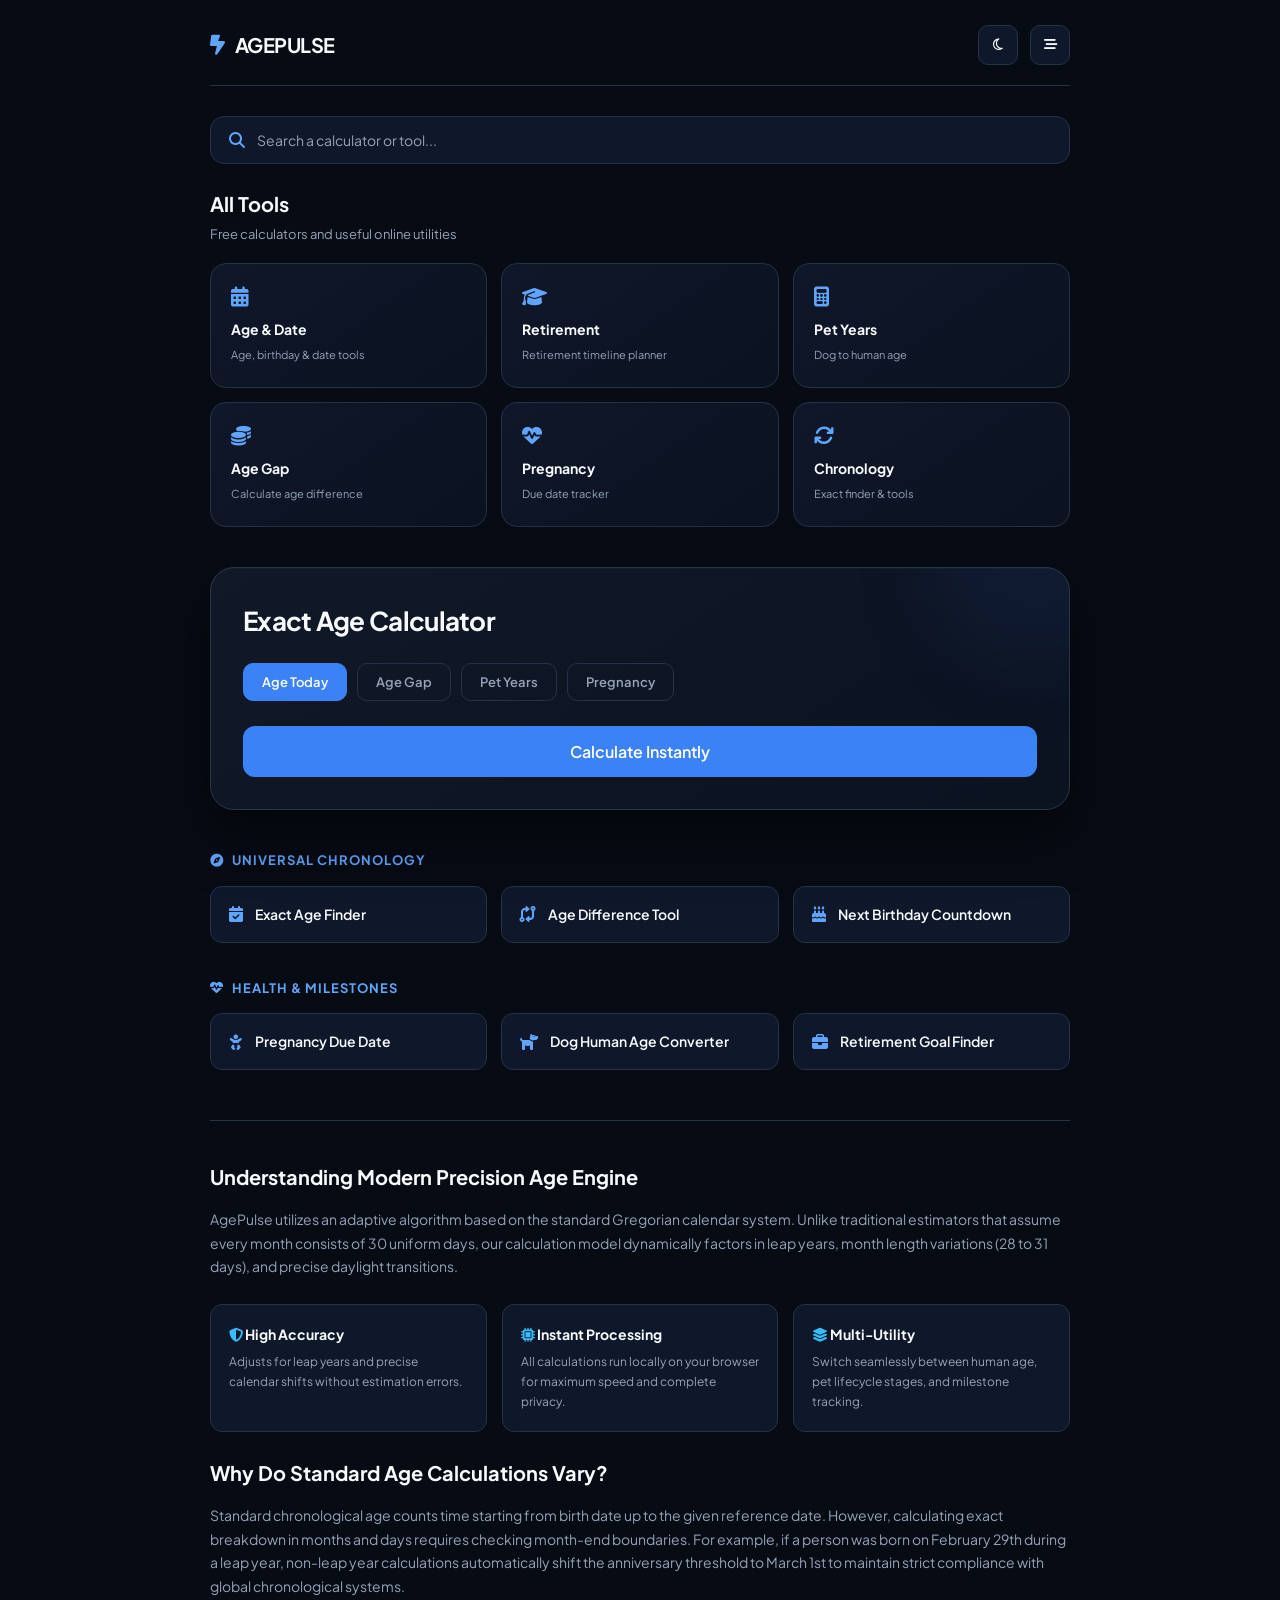
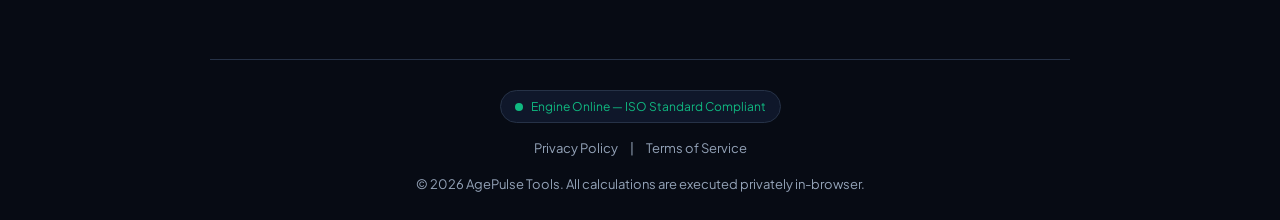
==== commit b83a748d: "Update index.html" ====
--- a/index.html
+++ b/index.html
@@ -785,61 +785,4 @@
                 <div class="res-item"><div class="val">${days}</div><div class="lbl">Days</div></div>
                 <div class="res-item"><div class="val">${totalDays.toLocaleString()}</div><div class="lbl">Total Days</div></div>
             `;
-        } else if (currentTool === 'dog') {
-            const age = parseFloat(document.getElementById('dogAge').value);
-            if (isNaN(age) || age < 0) { alert('Enter a valid dog age!'); return; }
-            const humanAge = age <= 2 ? age * 10.5 : 21 + ((age - 2) * 4);
-            grid.innerHTML = `
-                <div class="res-item"><div class="val">${humanAge.toFixed(1)}</div><div class="lbl">Human Equivalent Years</div></div>
-            `;
-        } else if (currentTool === 'preg') {
-            const value = document.getElementById('lmp').value;
-            if (!value) { alert('Select Last Period date!'); return; }
-            const [year, month, day] = value.split('-').map(Number);
-            const lmp = new Date(year, month - 1, day);
-            const due = new Date(lmp);
-            due.setDate(due.getDate() + 280);
-            grid.innerHTML = `
-                <div class="res-item"><div class="val">${due.toLocaleDateString('en-US', { year: 'numeric', month: 'long', day: 'numeric' })}</div><div class="lbl">Estimated Due Date</div></div>
-            `;
-        } else if (currentTool === 'retire') {
-            const cur = parseInt(document.getElementById('curAge').value);
-            const ret = parseInt(document.getElementById('retAge').value);
-            if (isNaN(cur) || isNaN(ret) || cur < 0 || ret < 0) { alert('Enter valid age numbers!'); return; }
-            grid.innerHTML = `
-                <div class="res-item"><div class="val">${Math.max(0, ret - cur)}</div><div class="lbl">Years Remaining</div></div>
-            `;
-        }
-
-        panel.style.display = 'block';
-    }
-
-    function toggleMenu() {
-        let sidebar = document.getElementById('sidebar');
-        let overlay = document.getElementById('overlay');
-        sidebar.classList.toggle('active');
-        overlay.style.display = sidebar.classList.contains('active') ? 'block' : 'none';
-    }
-
-    function toggleTheme() {
-        document.body.classList.toggle('light-mode');
-    }
-
-    function searchTools() {
-        let input = document.getElementById('toolSearch').value.toLowerCase();
-        let cards = document.querySelectorAll('.hub-card');
-        cards.forEach(card => {
-            let text = card.innerText.toLowerCase();
-            if (text.includes(input)) {
-                card.style.display = "flex";
-            } else {
-                card.style.display = "none";
-            }
-        });
-    }
-
-    switchTool('age');
-</script>
-
-</body>
-</html>
+        
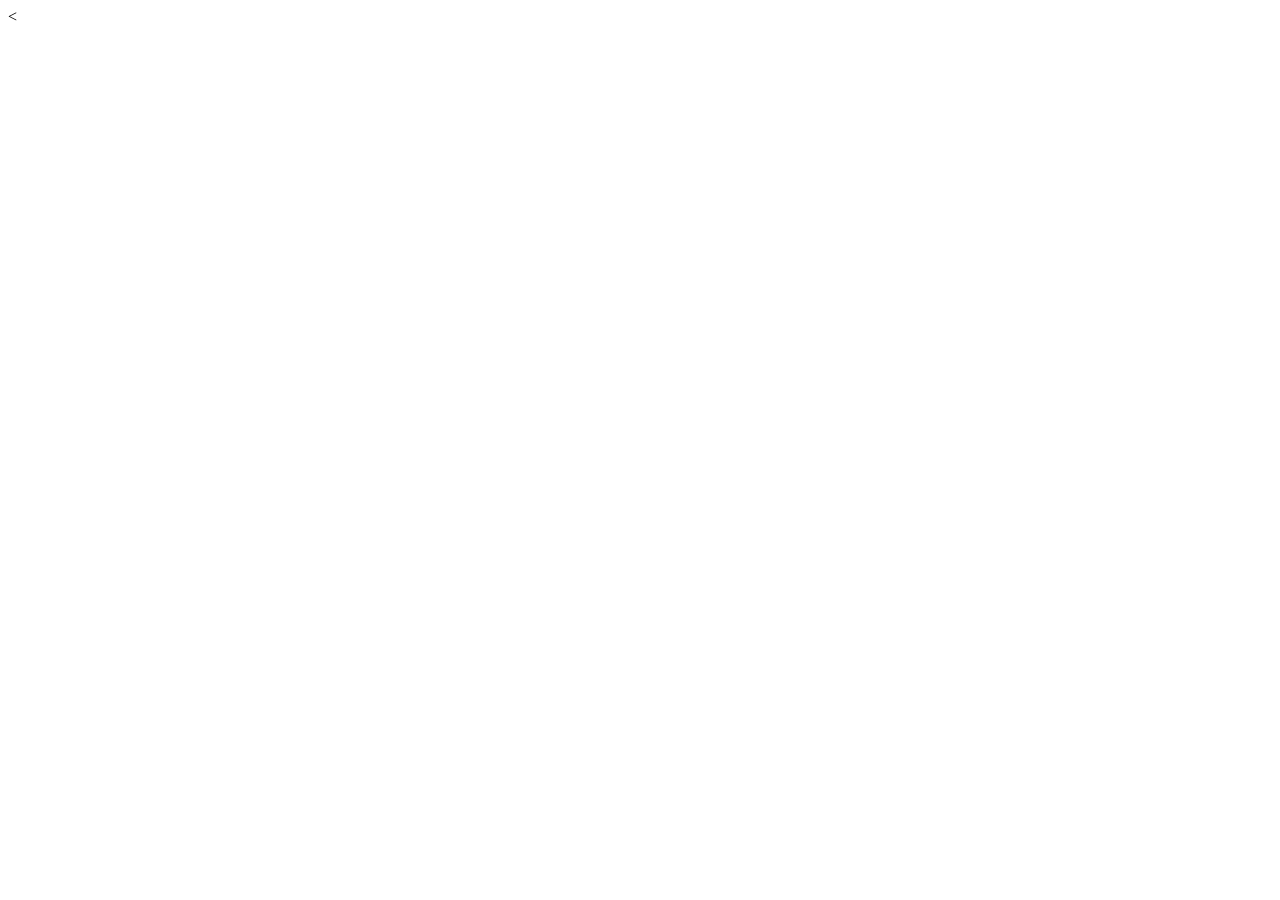
==== commit 41d36d9a: "Update index.html" ====
--- a/index.html
+++ b/index.html
@@ -7,782 +7,4 @@
     <title>AgePulse — Precision Chronology & Age Utility Engine</title>
     <meta name="description" content="Calculate your exact age in years, months, days, hours, and seconds. Multi-tool suite for date differences, pregnancy tracking, and pet ages.">
     
-    <!-- Google Fonts & Icons -->
-    <link rel="preconnect" href="https://fonts.googleapis.com">
-    <link rel="preconnect" href="https://fonts.gstatic.com" crossorigin>
-    <link href="https://fonts.googleapis.com/css2?family=Plus+Jakarta+Sans:wght@400;500;600;700&display=swap" rel="stylesheet">
-    <link href="https://cdnjs.cloudflare.com/ajax/libs/font-awesome/6.4.0/css/all.min.css" rel="stylesheet">
-
-    <style>
-        /* Utility Hub */
-        .utility-hub {
-            margin-bottom: 40px;
-        }
-
-        .hub-search {
-            display: flex;
-            align-items: center;
-            gap: 12px;
-            background: var(--card-bg);
-            border: 1px solid var(--card-border);
-            border-radius: 14px;
-            padding: 14px 18px;
-            margin-bottom: 24px;
-            transition: 0.2s;
-        }
-
-        .hub-search:focus-within {
-            border-color: var(--accent-glow);
-            box-shadow: 0 0 0 3px rgba(96, 165, 250, 0.08);
-        }
-
-        .hub-search i {
-            color: var(--accent-glow);
-        }
-
-        .hub-search input {
-            width: 100%;
-            border: none;
-            outline: none;
-            background: transparent;
-            color: var(--text-primary);
-            font-size: 14px;
-        }
-
-        .hub-search input::placeholder {
-            color: var(--text-secondary);
-        }
-
-        .hub-title {
-            margin-bottom: 18px;
-        }
-
-        .hub-title h2 {
-            font-size: 20px;
-            margin-bottom: 4px;
-        }
-
-        .hub-title p {
-            color: var(--text-secondary);
-            font-size: 13px;
-        }
-
-        .hub-grid {
-            display: grid;
-            grid-template-columns: repeat(3, 1fr);
-            gap: 14px;
-        }
-
-        .hub-card {
-            background: linear-gradient(145deg, var(--card-bg), #0b1220);
-            border: 1px solid var(--card-border);
-            border-radius: 16px;
-            padding: 20px;
-            min-height: 125px;
-            display: flex;
-            flex-direction: column;
-            justify-content: center;
-            gap: 6px;
-            cursor: pointer;
-            transition: 0.25s;
-        }
-
-        .hub-card i {
-            color: var(--accent-glow);
-            font-size: 20px;
-            margin-bottom: 5px;
-        }
-
-        .hub-card strong {
-            font-size: 14px;
-            color: var(--text-primary);
-        }
-
-        .hub-card span {
-            color: var(--text-secondary);
-            font-size: 11px;
-        }
-
-        .hub-card:hover {
-            border-color: var(--accent-glow);
-            transform: translateY(-3px);
-        }
-
-        @media (max-width: 650px) {
-            .hub-grid {
-                grid-template-columns: repeat(2, 1fr);
-            }
-
-            .hub-card {
-                min-height: 115px;
-                padding: 16px;
-            }
-        }
-
-        :root {
-            --bg-dark: #070b14;
-            --card-bg: #0f172a;
-            --card-border: #263247;
-            --accent-glow: #60a5fa;
-            --accent-blue: #3b82f6;
-            --text-primary: #f8fafc;
-            --text-secondary: #94a3b8;
-            --font-main: 'Plus Jakarta Sans', sans-serif;
-        }
-
-        .light-mode {
-            --bg-dark: #f8fafc;
-            --card-bg: #ffffff;
-            --card-border: #e2e8f0;
-            --accent-glow: #0284c7;
-            --accent-blue: #2563eb;
-            --text-primary: #0f172a;
-            --text-secondary: #64748b;
-        }
-
-        * {
-            box-sizing: border-box;
-            margin: 0;
-            padding: 0;
-            font-family: var(--font-main);
-        }
-
-        body {
-            background-color: var(--bg-dark);
-            color: var(--text-primary);
-            line-height: 1.6;
-            padding: 25px 15px;
-            transition: background 0.3s, color 0.3s;
-        }
-
-        .wrapper {
-            max-width: 860px;
-            margin: 0 auto;
-        }
-
-        /* Header */
-        header {
-            display: flex;
-            justify-content: space-between;
-            align-items: center;
-            padding-bottom: 20px;
-            border-bottom: 1px solid var(--card-border);
-            margin-bottom: 30px;
-        }
-
-        .logo {
-            display: flex;
-            align-items: center;
-            gap: 10px;
-            font-weight: 700;
-            font-size: 20px;
-            letter-spacing: -0.5px;
-            color: var(--text-primary);
-            cursor: pointer;
-        }
-
-        .logo-icon {
-            color: var(--accent-glow);
-        }
-
-        .header-btns {
-            display: flex;
-            gap: 12px;
-        }
-
-        .icon-btn {
-            background: var(--card-bg);
-            border: 1px solid var(--card-border);
-            color: var(--text-primary);
-            width: 40px;
-            height: 40px;
-            border-radius: 10px;
-            display: flex;
-            align-items: center;
-            justify-content: center;
-            cursor: pointer;
-            transition: 0.2s;
-        }
-
-        .icon-btn:hover {
-            border-color: var(--accent-glow);
-            color: var(--accent-glow);
-        }
-
-        /* Side Menu */
-        .sidebar-overlay {
-            position: fixed;
-            top: 0; left: 0; width: 100%; height: 100%;
-            background: rgba(0,0,0,0.75);
-            backdrop-filter: blur(5px);
-            z-index: 998;
-            display: none;
-        }
-
-        .sidebar {
-            position: fixed;
-            top: 0; right: -320px;
-            width: 300px; height: 100%;
-            background: var(--card-bg);
-            border-left: 1px solid var(--card-border);
-            z-index: 999;
-            padding: 30px 24px;
-            transition: right 0.3s cubic-bezier(0.4, 0, 0.2, 1);
-            overflow-y: auto;
-        }
-
-        .sidebar.active { right: 0; }
-
-        .sidebar-header {
-            display: flex;
-            justify-content: space-between;
-            align-items: center;
-            margin-bottom: 25px;
-            padding-bottom: 15px;
-            border-bottom: 1px solid var(--card-border);
-        }
-
-        .menu-link {
-            display: flex;
-            align-items: center;
-            gap: 12px;
-            color: var(--text-secondary);
-            padding: 12px;
-            border-radius: 8px;
-            margin-bottom: 6px;
-            cursor: pointer;
-            transition: 0.2s;
-            text-decoration: none;
-            font-size: 14px;
-            font-weight: 500;
-        }
-
-        .menu-link:hover {
-            background: rgba(56, 189, 248, 0.08);
-            color: var(--accent-glow);
-        }
-
-        /* Calculator Main Card */
-        .main-card {
-            background: linear-gradient(145deg, #111827, #0b1220);
-            border: 1px solid #293548;
-            border-radius: 24px;
-            padding: 32px;
-            margin-bottom: 40px;
-            box-shadow: 0 25px 60px rgba(0, 0, 0, 0.45), inset 0 1px 0 rgba(255, 255, 255, 0.03);
-            position: relative;
-            overflow: hidden;
-        }
-
-        .main-card::before {
-            content: "";
-            position: absolute;
-            width: 220px;
-            height: 220px;
-            top: -120px;
-            right: -80px;
-            background: #3b82f6;
-            opacity: 0.08;
-            filter: blur(50px);
-            border-radius: 50%;
-            pointer-events: none;
-        }
-
-        .main-card h1 {
-            font-size: 26px;
-            font-weight: 700;
-            margin-bottom: 22px;
-            letter-spacing: -0.7px;
-        }
-
-        .tabs {
-            display: flex;
-            gap: 10px;
-            margin-bottom: 25px;
-            flex-wrap: wrap;
-        }
-
-        .tab-btn {
-            background: transparent;
-            border: 1px solid var(--card-border);
-            color: var(--text-secondary);
-            padding: 10px 18px;
-            border-radius: 10px;
-            font-size: 13px;
-            font-weight: 600;
-            cursor: pointer;
-            transition: 0.2s;
-        }
-
-        .tab-btn.active {
-            background: var(--accent-blue);
-            border-color: var(--accent-blue);
-            color: #ffffff;
-        }
-
-        .form-group {
-            margin-bottom: 20px;
-        }
-
-        label {
-            display: block;
-            font-size: 12px;
-            font-weight: 700;
-            color: var(--text-secondary);
-            margin-bottom: 8px;
-            text-transform: uppercase;
-            letter-spacing: 0.5px;
-        }
-
-        input[type="date"], input[type="number"] {
-            width: 100%;
-            padding: 14px;
-            background: var(--bg-dark);
-            border: 1px solid var(--card-border);
-            border-radius: 10px;
-            color: var(--text-primary);
-            font-size: 15px;
-            outline: none;
-            transition: 0.2s;
-        }
-
-        input:focus {
-            border-color: var(--accent-glow);
-        }
-
-        .submit-btn {
-            width: 100%;
-            padding: 15px;
-            background: var(--accent-blue);
-            color: #ffffff;
-            border: none;
-            border-radius: 12px;
-            font-size: 16px;
-            font-weight: 600;
-            cursor: pointer;
-            transition: 0.2s;
-        }
-
-        .submit-btn:hover {
-            opacity: 0.9;
-            transform: translateY(-1px);
-        }
-
-        /* Results Box */
-        .result-panel {
-            margin-top: 25px;
-            padding: 20px;
-            background: var(--bg-dark);
-            border: 1px solid var(--card-border);
-            border-radius: 12px;
-            display: none;
-        }
-
-        .result-grid {
-            display: flex;
-            justify-content: space-around;
-            text-align: center;
-        }
-
-        .res-item .val {
-            font-size: 28px;
-            font-weight: 700;
-            color: var(--accent-glow);
-        }
-
-        .res-item .lbl {
-            font-size: 11px;
-            color: var(--text-secondary);
-            text-transform: uppercase;
-            font-weight: 600;
-            letter-spacing: 0.5px;
-        }
-
-        /* Custom Categories & Multi-Column Layout */
-        .cat-block {
-            margin-bottom: 35px;
-        }
-
-        .cat-title {
-            font-size: 13px;
-            font-weight: 700;
-            color: var(--accent-glow);
-            text-transform: uppercase;
-            letter-spacing: 1px;
-            margin-bottom: 15px;
-            display: flex;
-            align-items: center;
-            gap: 8px;
-        }
-
-        .tools-grid {
-            display: grid;
-            grid-template-columns: repeat(auto-fill, minmax(240px, 1fr));
-            gap: 14px;
-        }
-
-        .tool-card {
-            background: var(--card-bg);
-            border: 1px solid var(--card-border);
-            padding: 16px 18px;
-            border-radius: 12px;
-            color: var(--text-primary);
-            font-size: 14px;
-            font-weight: 600;
-            display: flex;
-            align-items: center;
-            gap: 12px;
-            cursor: pointer;
-            transition: 0.25s;
-        }
-
-        .tool-card i {
-            color: var(--accent-glow);
-            font-size: 16px;
-        }
-
-        .tool-card:hover {
-            border-color: var(--accent-glow);
-            transform: translateY(-3px);
-            box-shadow: 0 10px 20px -10px rgba(56, 189, 248, 0.2);
-        }
-
-        /* Expanded Original SEO Description Section */
-        .seo-content {
-            margin-top: 50px;
-            border-top: 1px solid var(--card-border);
-            padding-top: 40px;
-        }
-
-        .seo-content h2 {
-            font-size: 20px;
-            font-weight: 700;
-            margin-bottom: 15px;
-        }
-
-        .seo-content p {
-            color: var(--text-secondary);
-            font-size: 14px;
-            margin-bottom: 18px;
-            line-height: 1.7;
-        }
-
-        .features-list {
-            display: grid;
-            grid-template-columns: repeat(auto-fit, minmax(220px, 1fr));
-            gap: 15px;
-            margin: 25px 0;
-        }
-
-        .feature-box {
-            background: var(--card-bg);
-            border: 1px solid var(--card-border);
-            padding: 18px;
-            border-radius: 12px;
-        }
-
-        .feature-box h4 {
-            font-size: 14px;
-            color: var(--text-primary);
-            margin-bottom: 6px;
-        }
-
-        .feature-box p {
-            font-size: 12px;
-            color: var(--text-secondary);
-            margin: 0;
-        }
-
-        /* Footer */
-        footer {
-            margin-top: 60px;
-            border-top: 1px solid var(--card-border);
-            padding-top: 30px;
-            text-align: center;
-            font-size: 13px;
-            color: var(--text-secondary);
-        }
-
-        .status-badge {
-            display: inline-flex;
-            align-items: center;
-            gap: 8px;
-            background: var(--card-bg);
-            border: 1px solid var(--card-border);
-            padding: 6px 14px;
-            border-radius: 20px;
-            margin-bottom: 15px;
-            font-size: 12px;
-            color: #10b981;
-        }
-
-        .status-dot {
-            width: 8px;
-            height: 8px;
-            background: #10b981;
-            border-radius: 50%;
-        }
-    </style>
-</head>
-<body>
-
-<div class="sidebar-overlay" id="overlay" onclick="toggleMenu()"></div>
-
-<!-- Slide Menu -->
-<div class="sidebar" id="sidebar">
-    <div class="sidebar-header">
-        <strong>CHOOSE TOOL</strong>
-        <i class="fa-solid fa-xmark" onclick="toggleMenu()" style="cursor:pointer;"></i>
-    </div>
-    <div class="menu-link" onclick="switchTool('age')"><i class="fa-solid fa-clock"></i> Exact Age Finder</div>
-    <div class="menu-link" onclick="switchTool('diff')"><i class="fa-solid fa-scale-balanced"></i> Age Gap & Difference</div>
-    <div class="menu-link" onclick="switchTool('dog')"><i class="fa-solid fa-shield-cat"></i> Pet Age Calculator</div>
-    <div class="menu-link" onclick="switchTool('preg')"><i class="fa-solid fa-baby-carriage"></i> Pregnancy Tracker</div>
-    <div class="menu-link" onclick="switchTool('retire')"><i class="fa-solid fa-hourglass-end"></i> Retirement Timeline</div>
-</div>
-
-<div class="wrapper">
-    <!-- Header -->
-    <header>
-        <div class="logo" onclick="switchTool('age')">
-            <i class="fa-solid fa-bolt-lightning logo-icon"></i> AGEPULSE
-        </div>
-        <div class="header-btns">
-            <button class="icon-btn" onclick="toggleTheme()" title="Toggle Theme"><i class="fa-regular fa-moon"></i></button>
-            <button class="icon-btn" onclick="toggleMenu()" title="Open Menu"><i class="fa-solid fa-bars-staggered"></i></button>
-        </div>
-    </header>
-
-    <!-- Utility Hub -->
-    <section class="utility-hub">
-        <div class="hub-search">
-            <i class="fa-solid fa-magnifying-glass"></i>
-            <input type="text" id="toolSearch" placeholder="Search a calculator or tool..." oninput="searchTools()">
-        </div>
-
-        <div class="hub-title">
-            <h2>All Tools</h2>
-            <p>Free calculators and useful online utilities</p>
-        </div>
-
-        <div class="hub-grid">
-            <div class="hub-card" onclick="switchTool('age')">
-                <i class="fa-solid fa-calendar-days"></i>
-                <strong>Age & Date</strong>
-                <span>Age, birthday & date tools</span>
-            </div>
-
-            <div class="hub-card" onclick="switchTool('retire')">
-                <i class="fa-solid fa-graduation-cap"></i>
-                <strong>Retirement</strong>
-                <span>Retirement timeline planner</span>
-            </div>
-
-            <div class="hub-card" onclick="switchTool('dog')">
-                <i class="fa-solid fa-calculator"></i>
-                <strong>Pet Years</strong>
-                <span>Dog to human age</span>
-            </div>
-
-            <div class="hub-card" onclick="switchTool('diff')">
-                <i class="fa-solid fa-coins"></i>
-                <strong>Age Gap</strong>
-                <span>Calculate age difference</span>
-            </div>
-
-            <div class="hub-card" onclick="switchTool('preg')">
-                <i class="fa-solid fa-heart-pulse"></i>
-                <strong>Pregnancy</strong>
-                <span>Due date tracker</span>
-            </div>
-
-            <div class="hub-card" onclick="switchTool('age')">
-                <i class="fa-solid fa-arrows-rotate"></i>
-                <strong>Chronology</strong>
-                <span>Exact finder & tools</span>
-            </div>
-        </div>
-    </section>
-
-    <!-- Main Utility Engine -->
-    <div class="main-card">
-        <h1 id="toolTitle">Exact Age Calculator</h1>
-
-        <div class="tabs">
-            <button class="tab-btn active" onclick="switchTool('age')">Age Today</button>
-            <button class="tab-btn" onclick="switchTool('diff')">Age Gap</button>
-            <button class="tab-btn" onclick="switchTool('dog')">Pet Years</button>
-            <button class="tab-btn" onclick="switchTool('preg')">Pregnancy</button>
-        </div>
-
-        <div id="dynamicInputs"></div>
-
-        <button class="submit-btn" onclick="calculateResult()">Calculate Instantly</button>
-
-        <div class="result-panel" id="resPanel">
-            <div class="result-grid" id="resGrid"></div>
-        </div>
-    </div>
-
-    <!-- Category 1 -->
-    <div class="cat-block">
-        <div class="cat-title"><i class="fa-solid fa-compass"></i> Universal Chronology</div>
-        <div class="tools-grid">
-            <div class="tool-card" onclick="switchTool('age')"><i class="fa-solid fa-calendar-check"></i> Exact Age Finder</div>
-            <div class="tool-card" onclick="switchTool('diff')"><i class="fa-solid fa-code-compare"></i> Age Difference Tool</div>
-            <div class="tool-card" onclick="switchTool('age')"><i class="fa-solid fa-cake-candles"></i> Next Birthday Countdown</div>
-        </div>
-    </div>
-
-    <!-- Category 2 -->
-    <div class="cat-block">
-        <div class="cat-title"><i class="fa-solid fa-heart-pulse"></i> Health & Milestones</div>
-        <div class="tools-grid">
-            <div class="tool-card" onclick="switchTool('preg')"><i class="fa-solid fa-baby"></i> Pregnancy Due Date</div>
-            <div class="tool-card" onclick="switchTool('dog')"><i class="fa-solid fa-dog"></i> Dog Human Age Converter</div>
-            <div class="tool-card" onclick="switchTool('retire')"><i class="fa-solid fa-briefcase"></i> Retirement Goal Finder</div>
-        </div>
-    </div>
-
-    <!-- Original Detailed SEO Article Section -->
-    <div class="seo-content">
-        <h2>Understanding Modern Precision Age Engine</h2>
-        <p>AgePulse utilizes an adaptive algorithm based on the standard Gregorian calendar system. Unlike traditional estimators that assume every month consists of 30 uniform days, our calculation model dynamically factors in leap years, month length variations (28 to 31 days), and precise daylight transitions.</p>
-
-        <div class="features-list">
-            <div class="feature-box">
-                <h4><i class="fa-solid fa-shield-halved" style="color:#38bdf8;"></i> High Accuracy</h4>
-                <p>Adjusts for leap years and precise calendar shifts without estimation errors.</p>
-            </div>
-            <div class="feature-box">
-                <h4><i class="fa-solid fa-microchip" style="color:#38bdf8;"></i> Instant Processing</h4>
-                <p>All calculations run locally on your browser for maximum speed and complete privacy.</p>
-            </div>
-            <div class="feature-box">
-                <h4><i class="fa-solid fa-layer-group" style="color:#38bdf8;"></i> Multi-Utility</h4>
-                <p>Switch seamlessly between human age, pet lifecycle stages, and milestone tracking.</p>
-            </div>
-        </div>
-
-        <h2>Why Do Standard Age Calculations Vary?</h2>
-        <p>Standard chronological age counts time starting from birth date up to the given reference date. However, calculating exact breakdown in months and days requires checking month-end boundaries. For example, if a person was born on February 29th during a leap year, non-leap year calculations automatically shift the anniversary threshold to March 1st to maintain strict compliance with global chronological systems.</p>
-    </div>
-
-    <!-- Footer -->
-    <footer>
-        <div class="status-badge">
-            <span class="status-dot"></span> Engine Online — ISO Standard Compliant
-        </div> 
-        <div style="margin-bottom: 15px; font-size: 13px;">
-            <a href="privacy.html" style="color: var(--text-secondary); text-decoration: none; margin: 0 10px;">Privacy Policy</a> | 
-            <a href="terms.html" style="color: var(--text-secondary); text-decoration: none; margin: 0 10px;">Terms of Service</a>
-        </div>
-        <p>© 2026 AgePulse Tools. All calculations are executed privately in-browser.</p>
-    </footer>
-</div>
-
-<script>
-    let currentTool = 'age';
-
-    function switchTool(tool) {
-        currentTool = tool;
-        document.getElementById('resPanel').style.display = 'none';
-        let inputsArea = document.getElementById('dynamicInputs');
-        let title = document.getElementById('toolTitle');
-
-        if(sidebar.classList.contains('active')) toggleMenu();
-
-        if (tool === 'age') {
-            title.innerText = "Exact Age Calculator";
-            inputsArea.innerHTML = `
-                <div class="form-group">
-                    <label>Select Date of Birth</label>
-                    <input type="date" id="dob">
-                </div>`;
-        } else if (tool === 'diff') {
-            title.innerText = "Age Gap & Difference";
-            inputsArea.innerHTML = `
-                <div class="form-group"><label>First Person DOB</label><input type="date" id="dob1"></div>
-                <div class="form-group"><label>Second Person DOB</label><input type="date" id="dob2"></div>`;
-        } else if (tool === 'dog') {
-            title.innerText = "Dog Age to Human Years";
-            inputsArea.innerHTML = `
-                <div class="form-group"><label>Enter Dog's Actual Age (Years)</label><input type="number" id="dogAge" placeholder="e.g. 4"></div>`;
-        } else if (tool === 'preg') {
-            title.innerText = "Pregnancy Due Date Calculator";
-            inputsArea.innerHTML = `
-                <div class="form-group"><label>First Day of Last Period (LMP)</label><input type="date" id="lmp"></div>`;
-        } else if (tool === 'retire') {
-            title.innerText = "Retirement Timeline Planner";
-            inputsArea.innerHTML = `
-                <div class="form-group"><label>Current Age</label><input type="number" id="curAge" placeholder="e.g. 28"></div>
-                <div class="form-group"><label>Target Retirement Age</label><input type="number" id="retAge" value="60"></div>`;
-        }
-    }
-
-    function calculateResult() {
-        const grid = document.getElementById('resGrid');
-        const panel = document.getElementById('resPanel');
-
-        if (currentTool === 'age') {
-            const value = document.getElementById('dob').value;
-            if (!value) { alert('Please choose your birth date!'); return; }
-            const [year, month, day] = value.split('-').map(Number);
-            const dob = new Date(year, month - 1, day);
-            const today = new Date();
-            if (dob > today) { alert('Birth date cannot be in the future!'); return; }
-
-            let years = today.getFullYear() - dob.getFullYear();
-            let months = today.getMonth() - dob.getMonth();
-            let days = today.getDate() - dob.getDate();
-
-            if (days < 0) {
-                months--;
-                const previousMonth = new Date(today.getFullYear(), today.getMonth(), 0);
-                days += previousMonth.getDate();
-            }
-            if (months < 0) {
-                years--;
-                months += 12;
-            }
-            const totalDays = Math.floor((today - dob) / (1000 * 60 * 60 * 24));
-
-            grid.innerHTML = `
-                <div class="res-item"><div class="val">${years}</div><div class="lbl">Years</div></div>
-                <div class="res-item"><div class="val">${months}</div><div class="lbl">Months</div></div>
-                <div class="res-item"><div class="val">${days}</div><div class="lbl">Days</div></div>
-                <div class="res-item"><div class="val">${totalDays.toLocaleString()}</div><div class="lbl">Total Days</div></div>
-            `;
-        } else if (currentTool === 'diff') {
-            const v1 = document.getElementById('dob1').value;
-            const v2 = document.getElementById('dob2').value;
-            if (!v1 || !v2) { alert('Please select both dates!'); return; }
-            const [y1, m1, d1] = v1.split('-').map(Number);
-            const [y2, m2, d2] = v2.split('-').map(Number);
-            const date1 = new Date(y1, m1 - 1, d1);
-            const date2 = new Date(y2, m2 - 1, d2);
-            const older = date1 <= date2 ? date1 : date2;
-            const newer = date1 <= date2 ? date2 : date1;
-
-            let years = newer.getFullYear() - older.getFullYear();
-            let months = newer.getMonth() - older.getMonth();
-            let days = newer.getDate() - older.getDate();
-
-            if (days < 0) {
-                months--;
-                const previousMonth = new Date(newer.getFullYear(), newer.getMonth(), 0);
-                days += previousMonth.getDate();
-            }
-            if (months < 0) {
-                years--;
-                months += 12;
-            }
-            const totalDays = Math.floor((newer - older) / (1000 * 60 * 60 * 24));
-
-            grid.innerHTML = `
-                <div class="res-item"><div class="val">${years}</div><div class="lbl">Years</div></div>
-                <div class="res-item"><div class="val">${months}</div><div class="lbl">Months</div></div>
-                <div class="res-item"><div class="val">${days}</div><div class="lbl">Days</div></div>
-                <div class="res-item"><div class="val">${totalDays.toLocaleString()}</div><div class="lbl">Total Days</div></div>
-            `;
-        
+    <
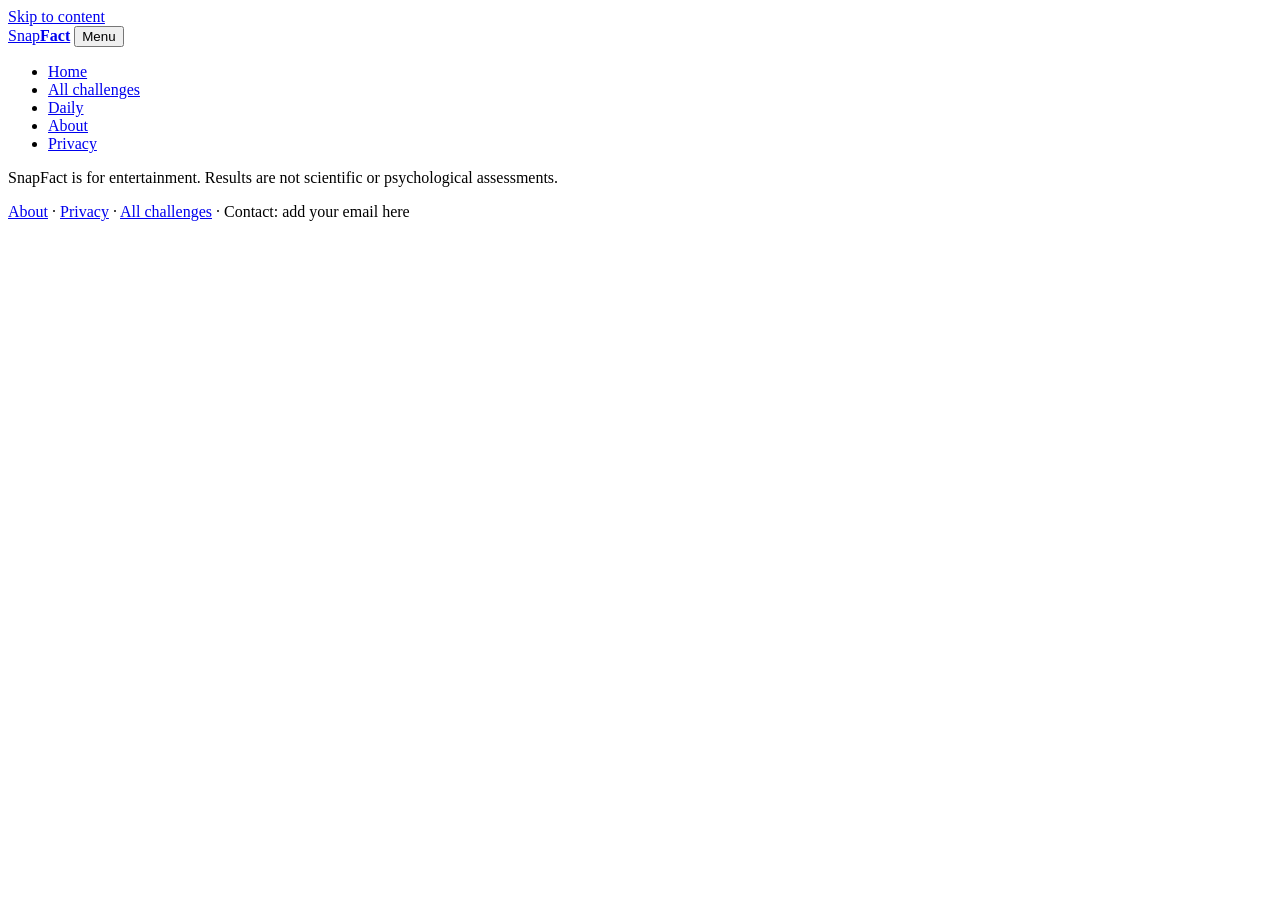
==== commit 6d4c4e8f: "Update index.html" ====
--- a/index.html
+++ b/index.html
@@ -1,10 +1,43 @@
 <!DOCTYPE html>
 <html lang="en">
 <head>
-    <meta name="google-site-verification" content="VoYZi1EpnTROFQZGKT-cdley3addmxHReLh97qGISz8" />
-    <meta charset="UTF-8">
-    <meta name="viewport" content="width=device-width, initial-scale=1.0">
-    <title>AgePulse — Precision Chronology & Age Utility Engine</title>
-    <meta name="description" content="Calculate your exact age in years, months, days, hours, and seconds. Multi-tool suite for date differences, pregnancy tracking, and pet ages.">
-    
-    <+<meta charset="utf-8">
+<meta name="viewport" content="width=device-width,initial-scale=1,viewport-fit=cover">
+<title>SnapFact – Quick Brain Challenges, Quizzes and Memory Games</title>
+<meta id="desc" name="description" content="Play 20 free quick challenges: brain teasers, odd-one-out puzzles, trivia, memory games and light personality quizzes. No sign-up needed.">
+<!-- Replace YOUR-USERNAME with your GitHub username (or your own domain) before publishing -->
+<link rel="canonical" href="https://YOUR-USERNAME.github.io/snapfact/">
+<meta property="og:type" content="website">
+<meta property="og:site_name" content="SnapFact">
+<meta property="og:title" content="SnapFact – The Internet's Fun Test Lab">
+<meta property="og:description" content="Quick brain challenges, trivia, memory games and light personality quizzes.">
+<meta property="og:url" content="https://YOUR-USERNAME.github.io/snapfact/">
+<meta name="twitter:card" content="summary">
+<meta name="theme-color" content="#0a0e1f">
+<link rel="icon" href="data:image/svg+xml,%3Csvg xmlns='http://www.w3.org/2000/svg' viewBox='0 0 100 100'%3E%3Ctext y='.9em' font-size='90'%3E⚡%3C/text%3E%3C/svg%3E">
+<link rel="stylesheet" href="style.css">
+</head>
+<body>
+<a class="skip" href="#app">Skip to content</a>
+<header>
+ <div class="wrap bar">
+  <a class="logo" href="#/">Snap<b>Fact</b></a>
+  <button id="menu" class="btn" aria-expanded="false" aria-controls="nav-list">Menu</button>
+  <nav aria-label="Main"><ul id="nav-list">
+   <li><a href="#/">Home</a></li>
+   <li><a href="#/browse">All challenges</a></li>
+   <li><a href="#/daily">Daily</a></li>
+   <li><a href="#/about">About</a></li>
+   <li><a href="#/privacy">Privacy</a></li>
+  </ul></nav>
+ </div>
+</header>
+<main id="app" class="wrap" tabindex="-1"><noscript><p>SnapFact needs JavaScript to run the challenges.</p></noscript></main>
+<div id="live" class="vh" role="status" aria-live="polite"></div>
+<footer><div class="wrap">
+ <p>SnapFact is for entertainment. Results are not scientific or psychological assessments.</p>
+ <p><a href="#/about">About</a> · <a href="#/privacy">Privacy</a> · <a href="#/browse">All challenges</a> · Contact: add your email here</p>
+</div></footer>
+<script src="app.js"></script>
+</body>
+</html>
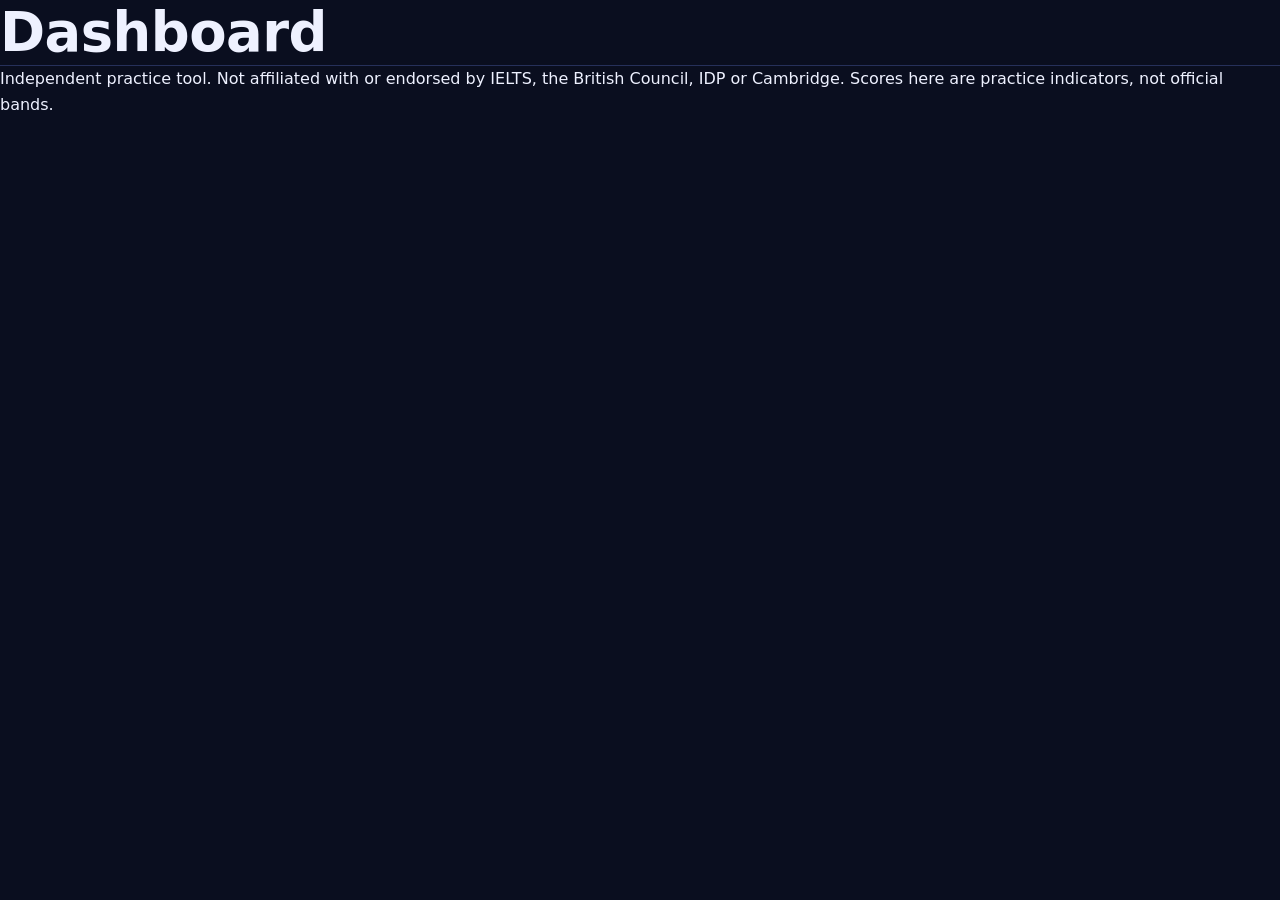
==== commit ef2eaeb6: "Update index.html" ====
--- a/index.html
+++ b/index.html
@@ -2,42 +2,22 @@
 <html lang="en">
 <head>
 <meta charset="utf-8">
-<meta name="viewport" content="width=device-width,initial-scale=1,viewport-fit=cover">
-<title>SnapFact – Quick Brain Challenges, Quizzes and Memory Games</title>
-<meta id="desc" name="description" content="Play 20 free quick challenges: brain teasers, odd-one-out puzzles, trivia, memory games and light personality quizzes. No sign-up needed.">
-<!-- Replace YOUR-USERNAME with your GitHub username (or your own domain) before publishing -->
-<link rel="canonical" href="https://YOUR-USERNAME.github.io/snapfact/">
-<meta property="og:type" content="website">
-<meta property="og:site_name" content="SnapFact">
-<meta property="og:title" content="SnapFact – The Internet's Fun Test Lab">
-<meta property="og:description" content="Quick brain challenges, trivia, memory games and light personality quizzes.">
-<meta property="og:url" content="https://YOUR-USERNAME.github.io/snapfact/">
-<meta name="twitter:card" content="summary">
-<meta name="theme-color" content="#0a0e1f">
-<link rel="icon" href="data:image/svg+xml,%3Csvg xmlns='http://www.w3.org/2000/svg' viewBox='0 0 100 100'%3E%3Ctext y='.9em' font-size='90'%3E⚡%3C/text%3E%3C/svg%3E">
+<meta name="viewport" content="width=device-width, initial-scale=1, viewport-fit=cover">
+<title>IELTS Pro Studio</title>
 <link rel="stylesheet" href="style.css">
 </head>
 <body>
-<a class="skip" href="#app">Skip to content</a>
-<header>
- <div class="wrap bar">
-  <a class="logo" href="#/">Snap<b>Fact</b></a>
-  <button id="menu" class="btn" aria-expanded="false" aria-controls="nav-list">Menu</button>
-  <nav aria-label="Main"><ul id="nav-list">
-   <li><a href="#/">Home</a></li>
-   <li><a href="#/browse">All challenges</a></li>
-   <li><a href="#/daily">Daily</a></li>
-   <li><a href="#/about">About</a></li>
-   <li><a href="#/privacy">Privacy</a></li>
-  </ul></nav>
- </div>
-</header>
-<main id="app" class="wrap" tabindex="-1"><noscript><p>SnapFact needs JavaScript to run the challenges.</p></noscript></main>
-<div id="live" class="vh" role="status" aria-live="polite"></div>
-<footer><div class="wrap">
- <p>SnapFact is for entertainment. Results are not scientific or psychological assessments.</p>
- <p><a href="#/about">About</a> · <a href="#/privacy">Privacy</a> · <a href="#/browse">All challenges</a> · Contact: add your email here</p>
-</div></footer>
-<script src="app.js"></script>
+<a class="skip" href="#main">Skip to content</a>
+<div class="shell">
+  <nav id="nav" class="side" aria-label="Main"></nav>
+  <div class="col">
+    <header class="top"><h1 id="title">Dashboard</h1><span id="streak" class="pill"></span></header>
+    <main id="main" tabindex="-1"></main>
+    <p class="foot">Independent practice tool. Not affiliated with or endorsed by IELTS, the British Council, IDP or Cambridge. Scores here are practice indicators, not official bands.</p>
+  </div>
+</div>
+<div id="live" class="sr" aria-live="polite"></div>
+<div id="toast" class="toast" role="status"></div>
+<script src="app.js" defer></script>
 </body>
 </html>
--- a/style.css
+++ b/style.css
@@ -0,0 +1,63 @@
+:root{--bg:#0a0e1f;--bg2:#121832;--line:#26305a;--tx:#eef1ff;--mut:#a9b2d6;--vio:#8b5cf6;--blue:#38bdf8;--lime:#b6f23c;--bad:#ff7a8a;--r:14px;--s1:.5rem;--s2:1rem;--s3:1.5rem;--s4:2.5rem}
+*{box-sizing:border-box;margin:0}
+html{-webkit-text-size-adjust:100%}
+body{background:var(--bg);color:var(--tx);font:1rem/1.6 system-ui,-apple-system,"Segoe UI",Roboto,sans-serif;padding:env(safe-area-inset-top) env(safe-area-inset-right) env(safe-area-inset-bottom) env(safe-area-inset-left);overflow-x:hidden}
+a{color:var(--blue)}
+h1,h2,h3{line-height:1.2;letter-spacing:-.01em}
+h1{font-size:clamp(2rem,6vw,3.4rem)}h2{font-size:1.5rem;margin-bottom:var(--s2)}h3{font-size:1.1rem}
+:focus-visible{outline:3px solid var(--lime);outline-offset:2px}
+.wrap{max-width:1080px;margin:0 auto;padding:0 var(--s2)}
+.skip{position:absolute;left:-999px}.skip:focus{left:var(--s2);top:var(--s2);background:var(--lime);color:#000;padding:var(--s1);z-index:9}
+header{border-bottom:1px solid var(--line);position:sticky;top:0;background:rgba(10,14,31,.94);z-index:5}
+.bar{display:flex;align-items:center;justify-content:space-between;min-height:60px;gap:var(--s2)}
+.logo{font-weight:800;font-size:1.3rem;color:var(--tx);text-decoration:none}.logo b{color:var(--lime)}
+nav ul{list-style:none;display:flex;gap:var(--s1);padding:0}
+nav a{display:inline-flex;align-items:center;min-height:44px;padding:0 .8rem;color:var(--mut);text-decoration:none;border-radius:10px}
+nav a:hover,nav a[aria-current=page]{color:var(--tx);background:var(--bg2)}
+#menu{display:none}
+.btn,button.btn,a.btn{display:inline-flex;align-items:center;justify-content:center;gap:.4rem;min-height:44px;padding:.6rem 1.2rem;border-radius:12px;border:1px solid var(--line);background:var(--bg2);color:var(--tx);font:600 1rem inherit;cursor:pointer;text-decoration:none}
+.btn:hover{border-color:var(--blue)}
+.btn.pri{background:var(--vio);border-color:var(--vio)}.btn.pri:hover{background:#7c3aed}
+.btn.lime{background:var(--lime);color:#0a0e1f;border-color:var(--lime)}
+.hero{padding:var(--s4) 0}
+.hero p{color:var(--mut);max-width:56ch;margin:var(--s2) 0 var(--s3);font-size:1.1rem}
+.row{display:flex;flex-wrap:wrap;gap:var(--s1)}
+section{padding:var(--s3) 0}
+.grid{display:grid;grid-template-columns:repeat(auto-fill,minmax(250px,1fr));gap:var(--s2)}
+.card{background:var(--bg2);border:1px solid var(--line);border-radius:var(--r);padding:var(--s2);display:flex;flex-direction:column;gap:var(--s1)}
+.card p{color:var(--mut);font-size:.95rem;flex:1}
+.card.feat{border-color:var(--vio);background:linear-gradient(135deg,#1a1650,var(--bg2))}
+.tag{display:inline-block;font-size:.8rem;padding:.1rem .6rem;border:1px solid var(--line);border-radius:99px;color:var(--mut)}
+.tag.best{color:var(--lime);border-color:var(--lime)}
+.cats a{text-decoration:none;color:var(--tx)}.cats .card:hover{border-color:var(--blue)}
+.cats .em{font-size:2rem}
+.filters{display:grid;grid-template-columns:repeat(auto-fit,minmax(150px,1fr));gap:var(--s1);margin-bottom:var(--s2)}
+label{display:block;font-size:.85rem;color:var(--mut)}
+input,select{width:100%;min-height:44px;padding:.5rem .8rem;background:var(--bg2);color:var(--tx);border:1px solid var(--line);border-radius:10px;font:inherit}
+.play{max-width:720px;margin:var(--s3) auto}
+.prog{height:8px;background:var(--line);border-radius:9px;overflow:hidden;margin:var(--s1) 0 var(--s2)}
+.prog i{display:block;height:100%;background:linear-gradient(90deg,var(--vio),var(--blue));transition:width .3s}
+.meta{display:flex;justify-content:space-between;color:var(--mut);font-size:.95rem}
+.timer.warn{color:var(--bad);font-weight:700}
+.opts{display:grid;gap:var(--s1);margin:var(--s2) 0}
+.opts button{min-height:48px;text-align:left;padding:.7rem 1rem;border-radius:12px;border:1px solid var(--line);background:var(--bg2);color:var(--tx);font:inherit;cursor:pointer}
+.opts button:hover:not(:disabled){border-color:var(--blue)}
+.opts.cols{grid-template-columns:repeat(var(--cols),1fr)}
+.opts.cols button{text-align:center;font-size:clamp(1.3rem,6vw,2rem);padding:.3rem;min-height:56px}
+.opts button.ok{border-color:var(--lime);background:#1c2a10}.opts button.no{border-color:var(--bad);background:#2d1520}
+.fb{padding:var(--s2);border-radius:12px;border:1px solid var(--line);margin-bottom:var(--s2)}
+.fb.ok{border-color:var(--lime)}.fb.no{border-color:var(--bad)}
+.big{font-size:3rem;font-weight:800;color:var(--lime)}
+.seq{font-size:4rem;text-align:center;min-height:5.5rem}
+.crumbs{font-size:.9rem;color:var(--mut);padding-top:var(--s2)}
+.note{color:var(--mut);font-size:.9rem;border-top:1px solid var(--line);padding-top:var(--s2);margin-top:var(--s2)}
+.empty{text-align:center;padding:var(--s4) var(--s2);border:1px dashed var(--line);border-radius:var(--r);color:var(--mut)}
+#toast{min-height:1.5rem;color:var(--lime);margin-top:var(--s1)}
+footer{border-top:1px solid var(--line);margin-top:var(--s4);padding:var(--s3) 0;color:var(--mut);font-size:.9rem}
+footer a{color:var(--mut)}
+.vh{position:absolute;width:1px;height:1px;overflow:hidden;clip:rect(0 0 0 0)}
+@media(max-width:640px){
+#menu{display:inline-flex}
+nav ul{display:none;position:absolute;left:0;right:0;top:60px;background:var(--bg);flex-direction:column;padding:var(--s1) var(--s2);border-bottom:1px solid var(--line)}
+nav ul.open{display:flex}}
+@media(prefers-reduced-motion:reduce){*{transition:none!important;animation:none!important;scroll-behavior:auto!important}}
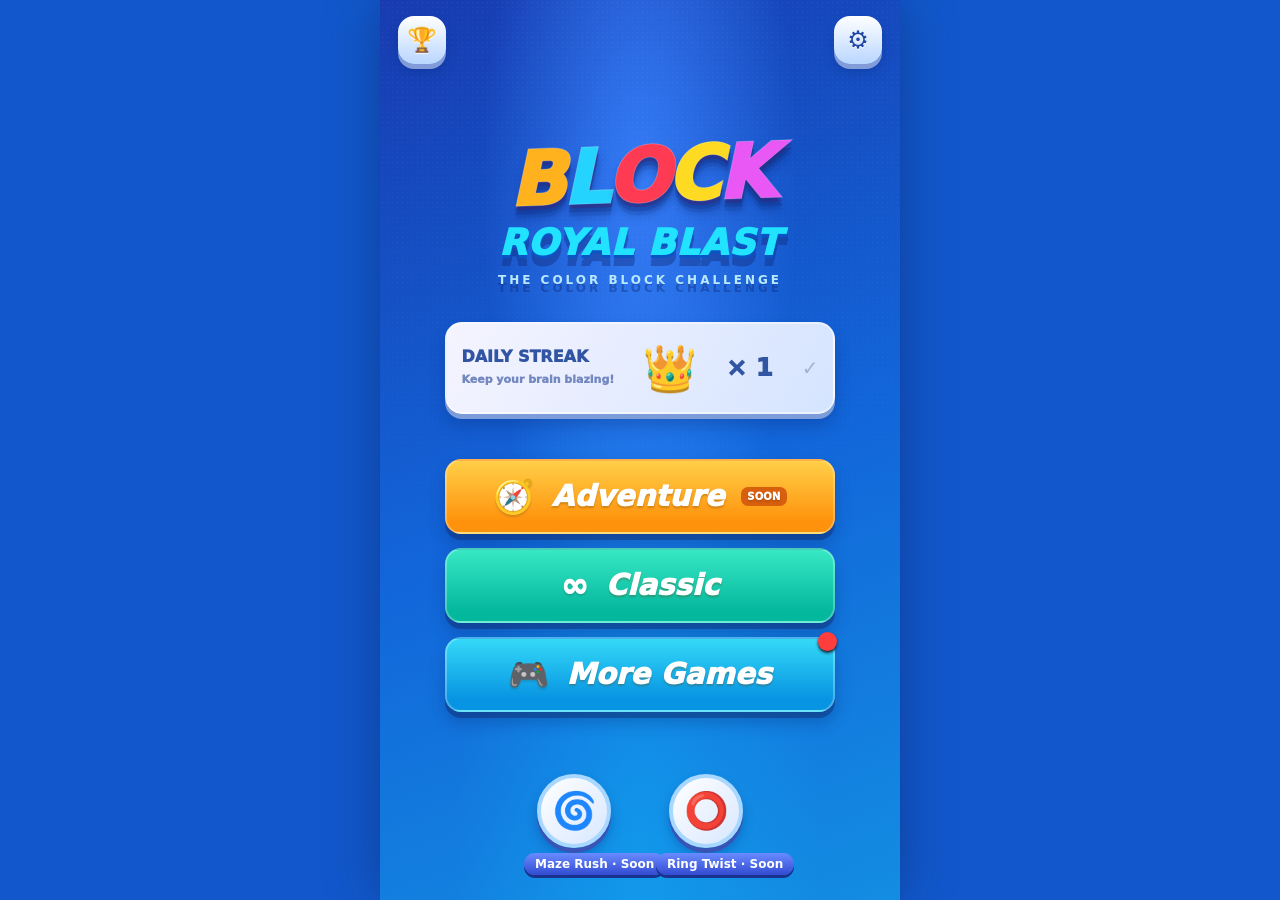
==== commit cebb9f08: "Update index.html" ====
--- a/index.html
+++ b/index.html
@@ -1,23 +1,322 @@
 <!DOCTYPE html>
 <html lang="en">
 <head>
-<meta charset="utf-8">
-<meta name="viewport" content="width=device-width, initial-scale=1, viewport-fit=cover">
-<title>IELTS Pro Studio</title>
-<link rel="stylesheet" href="style.css">
+<meta charset="UTF-8">
+<meta name="viewport" content="width=device-width,initial-scale=1,maximum-scale=1,viewport-fit=cover,user-scalable=no">
+<meta name="theme-color" content="#1456c9">
+<title>Block Royale — Classic Puzzle</title>
+<style>
+:root{--blue:#1454c8;--blue2:#078be8;--deep:#17124c;--gold:#ffc52d;--white:#fff;--mint:#21d8bd;--pink:#f43bc6;--shadow:0 7px 0 rgba(25,24,90,.35),0 12px 20px rgba(5,21,75,.22)}
+*{box-sizing:border-box;-webkit-tap-highlight-color:transparent}
+html,body{margin:0;width:100%;height:100%;overflow:hidden;font-family:ui-rounded,"Trebuchet MS",system-ui,-apple-system,sans-serif;color:white;background:#1258cc;touch-action:manipulation}
+button{font:inherit;border:0;cursor:pointer;color:inherit;touch-action:manipulation}
+button:focus-visible{outline:3px solid #fff;outline-offset:3px}
+#app{position:relative;width:100%;height:100dvh;min-height:520px;overflow:hidden;background:radial-gradient(ellipse at 50% 20%,rgba(58,132,255,.85),transparent 43%),radial-gradient(ellipse at 50% 95%,rgba(16,191,255,.35),transparent 50%),linear-gradient(160deg,#183bb0 0%,#1265d9 53%,#138de2 100%);isolation:isolate}
+#app:before{content:"";position:absolute;inset:0;pointer-events:none;opacity:.12;background-image:radial-gradient(rgba(255,255,255,.6) .65px,transparent .65px);background-size:5px 5px;mask-image:linear-gradient(to bottom,black,transparent 80%);z-index:-1}
+.screen{position:absolute;inset:0;display:none;flex-direction:column;align-items:center;overflow:hidden}
+.screen.active{display:flex}
+.home{padding:calc(env(safe-area-inset-top) + 26px) 22px calc(env(safe-area-inset-bottom) + 20px);justify-content:flex-start}
+.topline{position:absolute;top:calc(env(safe-area-inset-top) + 16px);left:18px;right:18px;display:flex;justify-content:space-between;align-items:center}
+.pill-icon{width:48px;height:48px;border-radius:16px;background:linear-gradient(#fff,#b9d6ff);color:#2147a5;box-shadow:0 5px 0 #829bd9,0 8px 12px #062b7a55;font-size:24px;display:grid;place-items:center;text-shadow:0 1px white}
+.medal{font-size:13px;font-weight:900;text-align:center;text-shadow:0 2px 2px #15378e}
+.medal span{display:block;font-size:31px;filter:drop-shadow(0 3px 1px #7a4000)}
+.logo{margin-top:clamp(70px,13vh,130px);text-align:center;position:relative;filter:drop-shadow(0 8px 0 rgba(15,36,112,.38))}
+.logo-title{font-weight:1000;font-size:clamp(46px,12vw,74px);line-height:.9;letter-spacing:-3px;white-space:nowrap;transform:rotate(-2deg);font-style:italic}
+.logo-title span{display:inline-block;-webkit-text-stroke:1px rgba(255,255,255,.22);text-shadow:0 4px 0 rgba(65,32,110,.38),0 8px 9px #05277d55}
+.logo-title .b1{color:#ffb21d}.logo-title .b2{color:#24d4ff}.logo-title .b3{color:#ff3b54}.logo-title .b4{color:#ffda22}.logo-title .b5{color:#e957f5}
+.logo-sub{margin-top:12px;font-size:clamp(22px,6vw,36px);font-weight:1000;font-style:italic;letter-spacing:1px;color:#22e3ff;text-shadow:0 3px 0 #0955c6}
+.tagline{font-size:12px;font-weight:900;letter-spacing:3px;color:#b9e8ff;margin-top:10px}
+.daily{width:min(100%,390px);height:92px;margin-top:clamp(18px,4vh,35px);border:2px solid #ffffff72;border-radius:17px;background:linear-gradient(120deg,#f5f4ff,#d5e4ff);box-shadow:0 5px 0 #7d9cda,0 12px 16px #062a7850;color:#3155a2;display:flex;align-items:center;justify-content:space-around;flex-shrink:0}
+.daily-label{font-size:clamp(12px,3.6vw,16px);font-weight:1000;line-height:1.3}
+.daily-icon{font-size:43px;filter:drop-shadow(0 3px 0 #c08a22)}
+.daily-count{font-size:25px;font-weight:1000}
+.daily-check{font-size:20px;color:#a7b2ce}
+.menu-buttons{width:min(100%,390px);display:grid;gap:14px;margin-top:clamp(25px,5vh,45px)}
+.menu-btn{height:75px;border-radius:16px;display:flex;align-items:center;justify-content:center;gap:17px;font-size:clamp(21px,5.8vw,29px);font-weight:1000;font-style:italic;letter-spacing:.2px;text-shadow:0 2px 2px #6937004a;border:2px solid #ffffff45;box-shadow:0 6px 0 rgba(18,39,105,.42),0 11px 16px #062e7850;transition:transform .12s,filter .12s}
+.menu-btn:active{transform:translateY(4px);box-shadow:0 2px 0 rgba(18,39,105,.42);filter:brightness(1.06)}
+.menu-btn .btn-ico{font-size:33px;font-style:normal;text-shadow:0 2px 2px #3333}
+.adventure{background:linear-gradient(#ffcf48,#ff920c 85%);color:white}
+.classic{background:linear-gradient(#38e8c4,#04b89e 85%);color:white}
+.more{background:linear-gradient(#34d9f8,#0794e2 85%);color:white;position:relative}
+.more:after{content:"";position:absolute;right:-4px;top:-7px;width:19px;height:19px;border-radius:50%;background:#ff3d3d;box-shadow:0 2px 3px #123}
+.mini-games{display:flex;gap:32px;margin-top:auto;padding-bottom:5px}
+.mini-game{width:100px;text-align:center;font-size:12px;font-weight:900}
+.mini-art{width:74px;height:74px;margin:0 auto 5px;border-radius:50%;border:4px solid #a8d7ff;background:linear-gradient(135deg,#fff,#d8e7ff);box-shadow:0 5px 0 #3854b7,0 8px 12px #062c8055;color:#263c8b;display:grid;place-items:center;font-size:36px}
+.mini-game span{display:inline-block;padding:4px 11px;border-radius:14px;background:linear-gradient(#698bff,#324bd1);box-shadow:0 3px 0 #18328d;white-space:nowrap}
+.game{padding:calc(env(safe-area-inset-top) + 12px) 12px calc(env(safe-area-inset-bottom) + 12px);justify-content:flex-start}
+.game-top{width:100%;display:flex;align-items:center;justify-content:space-between;max-width:520px}
+.small-btn{width:43px;height:43px;border-radius:14px;background:linear-gradient(#fff,#bdd9ff);color:#24489b;box-shadow:0 4px 0 #6d89d1;font-size:23px;font-weight:900}
+.game-stat{display:flex;align-items:center;gap:9px;color:#ffe04b;font-size:clamp(18px,5vw,25px);font-weight:1000;text-shadow:0 3px 0 #8e4c1a}
+.best{font-size:11px;color:#d6eaff;font-weight:800;text-align:center;letter-spacing:.5px;margin-top:2px;text-shadow:0 1px 2px #183d8e}
+.settings-btn{font-size:22px}
+.score-area{margin-top:clamp(20px,5vh,44px);text-align:center;min-height:92px}
+.score{font-size:clamp(48px,13vw,68px);line-height:1;font-weight:1000;letter-spacing:1px;text-shadow:0 5px 0 #17419b,0 8px 14px #082a7855;font-variant-numeric:tabular-nums}
+.score-caption{font-size:11px;font-weight:900;letter-spacing:3px;color:#b9ddff;margin-top:8px}
+.board-wrap{width:min(calc(100vw - 34px),min(80vh,500px));width:min(calc(100vw - 34px),calc(100dvh - 330px),500px);aspect-ratio:1;max-height:calc(100dvh - 320px);margin:clamp(8px,2vh,18px) auto 0;padding:6px;border-radius:22px;background:linear-gradient(145deg,#29205c,#100d37);box-shadow:0 7px 0 #0a164d,0 13px 20px #061d6344,inset 0 2px 0 #ffffff24;position:relative;touch-action:none}
+.board{width:100%;height:100%;display:grid;grid-template-columns:repeat(8,1fr);grid-template-rows:repeat(8,1fr);gap:2px;border-radius:15px;overflow:hidden;background:#17133e;touch-action:none}
+.cell{position:relative;border-radius:4px;background:linear-gradient(145deg,#211a50,#19143f);border:1px solid #100c2c80;min-width:0;min-height:0;transition:background .12s}
+.cell.filled{border:1px solid #ffffff24;box-shadow:inset 0 2px 0 #ffffff52,inset 0 -3px 0 #00000018,0 2px 2px #05052288;overflow:hidden;animation:popin .18s cubic-bezier(.2,1.5,.5,1) both}
+.cell.filled:before{content:"";position:absolute;left:12%;top:7%;width:40%;height:12%;border-radius:100%;background:#ffffff66;filter:blur(.3px)}
+.cell.preview{background:#55ffe988!important;box-shadow:inset 0 0 0 2px #e4fff9}
+.cell.invalid{background:#ff4b5d88!important;animation:nudge .18s linear}
+@keyframes popin{from{transform:scale(.68);filter:brightness(1.8)}to{transform:scale(1);filter:brightness(1)}}
+@keyframes nudge{25%{transform:translateX(-2px)}75%{transform:translateX(2px)}}
+.cell.clearing{animation:clearpop .22s ease-in forwards}
+@keyframes clearpop{to{transform:scale(.15) rotate(12deg);opacity:0;filter:brightness(2)}}
+.tray-label{margin:clamp(14px,2.5vh,24px) 0 9px;font-size:11px;font-weight:1000;letter-spacing:3px;color:#c7e8ff;text-shadow:0 2px 3px #103d91}
+.tray{width:min(100%,470px);display:grid;grid-template-columns:repeat(3,1fr);gap:10px;min-height:94px;align-items:center}
+.piece-slot{height:95px;display:grid;place-items:center;border-radius:15px;background:rgba(6,24,94,.16);border:1px solid #ffffff16;transition:background .15s,opacity .15s;touch-action:none;user-select:none}
+.piece-slot.selected{background:#ffffff25;border-color:#b6f5ff;box-shadow:inset 0 0 0 2px #ffffff28}
+.piece-slot.used{opacity:.18;filter:grayscale(1)}
+.piece{display:grid;gap:2px;touch-action:none;pointer-events:none}
+.piece-cell{width:clamp(16px,4.6vw,24px);height:clamp(16px,4.6vw,24px);border-radius:5px;position:relative;box-shadow:inset 0 2px 0 #ffffff65,inset 0 -2px 0 #00000020,0 2px 2px #08072c66;border:1px solid #ffffff22}
+.piece-cell:after{content:"";position:absolute;left:15%;top:10%;width:36%;height:15%;border-radius:99px;background:#ffffff70}
+.piece-cell.empty{visibility:hidden}
+.game-hint{font-size:11px;color:#c3e5ff;font-weight:800;text-align:center;margin-top:9px;min-height:15px}
+.bottom-actions{display:flex;gap:10px;margin-top:auto;padding-top:8px}
+.action-btn{border-radius:13px;padding:10px 17px;background:linear-gradient(#fff,#d9e7ff);color:#284b9a;font-size:12px;font-weight:1000;box-shadow:0 4px 0 #7993d2}
+.overlay{position:absolute;inset:0;z-index:50;display:none;align-items:center;justify-content:center;padding:22px;background:#071747a8;backdrop-filter:blur(8px)}
+.overlay.show{display:flex}
+.modal{width:min(100%,350px);padding:25px 22px 22px;border-radius:24px;background:linear-gradient(145deg,#fff,#dbe8ff);color:#25418e;text-align:center;border:2px solid #ffffff;box-shadow:0 10px 0 #4b69b8,0 25px 50px #07194e66;animation:modalin .25s cubic-bezier(.2,1.4,.4,1)}
+@keyframes modalin{from{transform:scale(.8) translateY(15px);opacity:0}to{transform:scale(1);opacity:1}}
+.modal h2{margin:0 0 9px;font-size:28px;color:#2343a1}
+.modal p{font-size:14px;line-height:1.5;color:#5c6ea7}
+.modal-actions{display:grid;gap:10px;margin-top:19px}
+.modal-btn{padding:13px;border-radius:13px;font-weight:1000;background:linear-gradient(#ffcf4d,#ff9610);color:white;box-shadow:0 4px 0 #b95e0a;text-shadow:0 1px #a85813}
+.modal-btn.secondary{background:linear-gradient(#39e5c3,#04b69c);box-shadow:0 4px 0 #078a83}
+.modal-btn.tertiary{background:#dbe5ff;color:#31519d;box-shadow:0 4px 0 #9cb2e7;text-shadow:none}
+#particles{position:absolute;inset:0;pointer-events:none;z-index:30;overflow:hidden}
+.particle{position:absolute;width:8px;height:8px;border-radius:3px;animation:burst .65s ease-out forwards;box-shadow:0 0 10px currentColor}
+@keyframes burst{to{transform:translate(var(--dx),var(--dy)) rotate(250deg) scale(.2);opacity:0}}
+.float-score{position:absolute;z-index:32;font-size:22px;font-weight:1000;color:#fff45a;text-shadow:0 3px 0 #b35c14;pointer-events:none;animation:floatup .75s ease-out forwards}
+@keyframes floatup{to{transform:translateY(-55px) scale(1.25);opacity:0}}
+@media(max-height:700px){.home{padding-top:calc(env(safe-area-inset-top) + 10px)}.logo{margin-top:66px}.logo-title{font-size:48px}.logo-sub{font-size:24px;margin-top:7px}.tagline{margin-top:5px}.daily{height:70px;margin-top:13px}.daily-icon{font-size:34px}.menu-buttons{gap:9px;margin-top:17px}.menu-btn{height:58px;font-size:22px}.mini-games{gap:20px}.mini-art{width:55px;height:55px;font-size:28px}.mini-game{font-size:10px}.score-area{margin-top:12px;min-height:66px}.score{font-size:48px}.board-wrap{width:min(calc(100vw - 34px),calc(100dvh - 265px),430px);margin-top:6px}.tray-label{margin:10px 0 4px}.tray{min-height:72px}.piece-slot{height:73px}.piece-cell{width:clamp(14px,4vw,20px);height:clamp(14px,4vw,20px)}}
+@media(min-width:600px){#app{max-width:520px;margin:auto;box-shadow:0 0 50px #07194c66}.board-wrap{width:min(440px,calc(100dvh - 340px))}}
+</style>
 </head>
 <body>
-<a class="skip" href="#main">Skip to content</a>
-<div class="shell">
-  <nav id="nav" class="side" aria-label="Main"></nav>
-  <div class="col">
-    <header class="top"><h1 id="title">Dashboard</h1><span id="streak" class="pill"></span></header>
-    <main id="main" tabindex="-1"></main>
-    <p class="foot">Independent practice tool. Not affiliated with or endorsed by IELTS, the British Council, IDP or Cambridge. Scores here are practice indicators, not official bands.</p>
+<div id="app">
+  <div id="particles"></div>
+  <section id="homeScreen" class="screen home active">
+    <div class="topline">
+      <button class="pill-icon" id="homeStats" aria-label="Best score">🏆</button>
+      <button class="pill-icon" id="settingsOpen" aria-label="Settings">⚙️</button>
+    </div>
+    <div class="logo" aria-label="Block Royale">
+      <div class="logo-title"><span class="b1">B</span><span class="b2">L</span><span class="b3">O</span><span class="b4">C</span><span class="b5">K</span></div>
+      <div class="logo-sub">ROYAL BLAST</div>
+      <div class="tagline">THE COLOR BLOCK CHALLENGE</div>
+    </div>
+    <div class="daily">
+      <div class="daily-label">DAILY STREAK<br><span style="font-size:11px;color:#7388bf">Keep your brain blazing!</span></div>
+      <div class="daily-icon">👑</div><div class="daily-count" id="streakCount">× 1</div><div class="daily-check">✓</div>
+    </div>
+    <div class="menu-buttons">
+      <button class="menu-btn adventure" id="adventureBtn"><span class="btn-ico">🧭</span> Adventure <span style="font-size:10px;background:#d85f0d;border-radius:7px;padding:4px 6px;font-style:normal">SOON</span></button>
+      <button class="menu-btn classic" id="classicBtn"><span class="btn-ico">∞</span> Classic</button>
+      <button class="menu-btn more" id="moreBtn"><span class="btn-ico">🎮</span> More Games</button>
+    </div>
+    <div class="mini-games">
+      <div class="mini-game"><div class="mini-art">🌀</div><span>Maze Rush · Soon</span></div>
+      <div class="mini-game"><div class="mini-art">⭕</div><span>Ring Twist · Soon</span></div>
+    </div>
+  </section>
+
+  <section id="gameScreen" class="screen game">
+    <div class="game-top">
+      <button class="small-btn" id="backHome" aria-label="Back to home">‹</button>
+      <div><div class="game-stat"><span>👑</span><span id="scoreTop">0</span></div><div class="best">BEST <span id="bestTop">0</span></div></div>
+      <button class="small-btn settings-btn" id="gameSettings" aria-label="Game settings">⚙</button>
+    </div>
+    <div class="score-area"><div class="score" id="scoreBig">0</div><div class="score-caption" id="scoreCaption">CLASSIC SCORE</div></div>
+    <div class="board-wrap"><div class="board" id="board" role="grid" aria-label="8 by 8 block puzzle board"></div></div>
+    <div class="tray-label">CHOOSE A BLOCK · PLACE IT ON THE BOARD</div>
+    <div class="tray" id="tray"></div>
+    <div class="game-hint" id="gameHint">Tap a piece, then tap the board to place it.</div>
+    <div class="bottom-actions"><button class="action-btn" id="soundBtn">🔊 Sound ON</button><button class="action-btn" id="restartBtn">↻ New Game</button></div>
+  </section>
+
+  <div class="overlay" id="modalOverlay">
+    <div class="modal" id="modalBox">
+      <h2 id="modalTitle">Game paused</h2><p id="modalText">Take a breather.</p>
+      <div class="modal-actions" id="modalActions"></div>
+    </div>
   </div>
 </div>
-<div id="live" class="sr" aria-live="polite"></div>
-<div id="toast" class="toast" role="status"></div>
-<script src="app.js" defer></script>
+<script>
+(() => {
+'use strict';
+const $ = id => document.getElementById(id);
+const COLORS = [
+  {name:'pink',top:'#ff4fda',mid:'#e718b6',bottom:'#a9097c'},
+  {name:'cyan',top:'#35f3dc',mid:'#06c7b4',bottom:'#008b9c'},
+  {name:'red',top:'#ff6559',mid:'#f32d36',bottom:'#a90d2b'},
+  {name:'yellow',top:'#fff04d',mid:'#ffc91a',bottom:'#c78000'},
+  {name:'orange',top:'#ffb144',mid:'#ff8314',bottom:'#c94a08'},
+  {name:'blue',top:'#48b9ff',mid:'#1478ff',bottom:'#1243b5'},
+  {name:'green',top:'#77f34b',mid:'#31c91b',bottom:'#16800b'},
+  {name:'purple',top:'#c18aff',mid:'#8b48ef',bottom:'#5120a8'}
+];
+const SHAPES = [
+ [[0,0]], [[0,0],[0,1]], [[0,0],[1,0]], [[0,0],[0,1],[0,2]],
+ [[0,0],[1,0],[2,0]], [[0,0],[0,1],[1,0],[1,1]],
+ [[0,0],[0,1],[0,2],[1,0]], [[0,0],[1,0],[2,0],[2,1]],
+ [[0,0],[0,1],[0,2],[1,1]], [[0,1],[1,0],[1,1],[1,2]],
+ [[0,0],[1,0],[1,1],[2,1]], [[0,1],[1,0],[1,1],[2,0]],
+ [[0,0],[0,1],[0,2],[0,3]], [[0,0],[1,0],[2,0],[3,0]],
+ [[0,0],[0,1],[0,2],[0,3],[0,4]], [[0,0],[1,0],[2,0],[3,0],[4,0]],
+ [[0,0],[0,1],[0,2],[1,2],[2,2]], [[0,0],[1,0],[2,0],[2,1],[2,2]],
+ [[0,0],[0,1],[1,0],[1,1],[2,0],[2,1]], [[0,0],[0,1],[0,2],[1,0],[1,1],[1,2]],
+ [[0,0],[0,1],[1,0],[1,1],[2,0],[2,1],[2,2]],
+ [[0,0],[0,1],[0,2],[1,0],[1,1],[1,2],[2,0],[2,1],[2,2]]
+];
+let board = [], tray = [], score = 0, best = Number(localStorage.getItem('blockRoyaleBest')||0);
+let selected = -1, soundOn = true, combo = 0, gameOver = false, busy = false, audioCtx = null;
+let pointerStart = null;
+const boardEl=$('board'), trayEl=$('tray'), overlay=$('modalOverlay');
+$('bestTop').textContent=best;
+function showScreen(which){$('homeScreen').classList.toggle('active',which==='home');$('gameScreen').classList.toggle('active',which==='game')}
+function rand(n){return Math.floor(Math.random()*n)}
+function cloneShape(s){return s.map(p=>[p[0],p[1]])}
+function newPiece(){let shape=cloneShape(SHAPES[rand(SHAPES.length)]);return {shape,color:rand(COLORS.length),used:false}}
+function newGame(){
+ board=Array.from({length:8},()=>Array(8).fill(-1));score=0;combo=0;selected=-1;gameOver=false;busy=false;
+ tray=[newPiece(),newPiece(),newPiece()];
+ $('scoreBig').textContent='0';$('scoreTop').textContent='0';$('scoreCaption').textContent='CLASSIC SCORE';$('bestTop').textContent=best;
+ renderBoard();renderTray();$('gameHint').textContent='Tap a piece, then tap the board to place it.';
+}
+function colorStyle(c){const v=COLORS[c];return `linear-gradient(145deg,${v.top} 0%,${v.mid} 52%,${v.bottom} 100%)`}
+function renderBoard(){
+ boardEl.innerHTML='';
+ for(let r=0;r<8;r++)for(let c=0;c<8;c++){
+  const cell=document.createElement('div');cell.className='cell';cell.dataset.r=r;cell.dataset.c=c;cell.setAttribute('role','gridcell');
+  if(board[r][c]>=0){cell.classList.add('filled');cell.style.background=colorStyle(board[r][c]);}
+  cell.addEventListener('pointerdown',e=>{e.preventDefault();if(selected<0||busy||gameOver)return;placeSelected(+cell.dataset.r,+cell.dataset.c)});
+  boardEl.appendChild(cell);
+ }
+}
+function dimensions(shape){return {h:Math.max(...shape.map(p=>p[0]))+1,w:Math.max(...shape.map(p=>p[1]))+1}}
+function renderTray(){
+ trayEl.innerHTML='';
+ tray.forEach((piece,i)=>{
+  const slot=document.createElement('button');slot.className='piece-slot'+(piece.used?' used':'')+(selected===i?' selected':'');slot.setAttribute('aria-label',`Piece ${i+1}${piece.used?', used':''}`);
+  if(!piece.used){
+   const {h,w}=dimensions(piece.shape), grid=document.createElement('div');grid.className='piece';grid.style.gridTemplateColumns=`repeat(${w},auto)`;grid.style.gridTemplateRows=`repeat(${h},auto)`;
+   const occupied=new Set(piece.shape.map(p=>p.join(',')));
+   for(let r=0;r<h;r++)for(let c=0;c<w;c++){const el=document.createElement('div');el.className='piece-cell'+(occupied.has(`${r},${c}`)?'':' empty');if(occupied.has(`${r},${c}`))el.style.background=colorStyle(piece.color);grid.appendChild(el)}
+   slot.appendChild(grid);
+   slot.addEventListener('pointerdown',e=>{e.preventDefault();if(gameOver||busy)return;selected=i;renderTray();$('gameHint').textContent='Selected! Tap an empty board position.';playTone(420,.045);});
+   slot.addEventListener('dblclick',()=>{selected=i;renderTray()});
+  }else slot.innerHTML='<span style="font-size:24px;opacity:.6">✓</span>';
+  trayEl.appendChild(slot);
+ });
+}
+function canPlace(shape,r,c){
+ return shape.every(([dr,dc])=>r+dr>=0&&r+dr<8&&c+dc>=0&&c+dc<8&&board[r+dr][c+dc]===-1);
+}
+function markPreview(r,c){
+ document.querySelectorAll('.cell.preview,.cell.invalid').forEach(el=>el.classList.remove('preview','invalid'));
+ if(selected<0||tray[selected]?.used)return;
+ const shape=tray[selected].shape,ok=canPlace(shape,r,c);
+ shape.forEach(([dr,dc])=>{const rr=r+dr,cc=c+dc;if(rr>=0&&rr<8&&cc>=0&&cc<8){const el=boardEl.children[rr*8+cc];el.classList.add(ok?'preview':'invalid')}});
+}
+function placeSelected(r,c){
+ if(selected<0||!tray[selected]||tray[selected].used||busy)return;
+ const piece=tray[selected];
+ if(!canPlace(piece.shape,r,c)){markPreview(r,c);$('gameHint').textContent='That spot is blocked — try another place.';playTone(150,.07);setTimeout(()=>document.querySelectorAll('.cell.invalid').forEach(e=>e.classList.remove('invalid')),220);return}
+ const placed=piece.shape.map(([dr,dc])=>[r+dr,c+dc]);
+ placed.forEach(([rr,cc])=>board[rr][cc]=piece.color);
+ piece.used=true;selected=-1;score+=placed.length;
+ renderBoard();
+ const fullRows=[],fullCols=[];
+ for(let rr=0;rr<8;rr++)if(board[rr].every(v=>v>=0))fullRows.push(rr);
+ for(let cc=0;cc<8;cc++)if(board.every(row=>row[cc]>=0))fullCols.push(cc);
+ const clearing=new Set();
+ fullRows.forEach(rr=>{for(let cc=0;cc<8;cc++)clearing.add(rr*8+cc)});
+ fullCols.forEach(cc=>{for(let rr=0;rr<8;rr++)clearing.add(rr*8+cc)});
+ if(clearing.size){
+  combo++;score+=clearing.size*10+Math.max(0,clearing.size-8)*4+(fullRows.length+fullCols.length-1)*30;
+  const cells=[...clearing].map(i=>boardEl.children[i]);cells.forEach(el=>el.classList.add('clearing'));
+  burstAt(boardEl.getBoundingClientRect().left+boardEl.clientWidth/2,boardEl.getBoundingClientRect().top+boardEl.clientHeight/2);
+  playTone(620,.09);setTimeout(()=>{clearing.forEach(i=>{board[Math.floor(i/8)][i%8]=-1});afterPlace(placed.length,fullRows.length+fullCols.length)},230);
+ }else{combo=0;playTone(300,.04);afterPlace(placed.length,0)}
+ updateScore();
+}
+function afterPlace(cells,lines){
+ if(gameOver)return;
+ renderBoard();
+ if(lines>0){$('gameHint').textContent=lines>1?`SUPER CLEAR! ${lines} lines · Combo ×${combo}`:'Line clear! Keep the combo going.';floatText(lines>1?`COMBO ×${combo}`:'NICE!',boardEl.getBoundingClientRect().left+boardEl.clientWidth/2,boardEl.getBoundingClientRect().top+30)}
+ if(tray.every(p=>p.used)){tray=[newPiece(),newPiece(),newPiece()];selected=-1;renderTray()}
+ if(!tray.some(p=>!p.used&&hasAnyMove(p.shape))){gameOver=true;showGameOver();return}
+ renderTray();
+}
+function hasAnyMove(shape){for(let r=0;r<8;r++)for(let c=0;c<8;c++)if(canPlace(shape,r,c))return true;return false}
+function updateScore(){
+ $('scoreBig').textContent=score.toLocaleString();$('scoreTop').textContent=score.toLocaleString();
+ if(score>best){best=score;localStorage.setItem('blockRoyaleBest',best);$('bestTop').textContent=best}
+}
+function floatText(text,x,y){const el=document.createElement('div');el.className='float-score';el.textContent=text;el.style.left=(x-35)+'px';el.style.top=(y-12)+'px';$('particles').appendChild(el);setTimeout(()=>el.remove(),800)}
+function burstAt(x,y){
+ const host=$('particles');for(let i=0;i<24;i++){const el=document.createElement('i');el.className='particle';el.style.left=x+'px';el.style.top=y+'px';el.style.background=COLORS[rand(COLORS.length)].top;el.style.color=el.style.background;const a=Math.PI*2*i/24,d=25+Math.random()*90;el.style.setProperty('--dx',Math.cos(a)*d+'px');el.style.setProperty('--dy',Math.sin(a)*d+'px');host.appendChild(el);setTimeout(()=>el.remove(),700)}
+}
+function playTone(freq,duration){if(!soundOn)return;try{audioCtx=audioCtx||new (window.AudioContext||window.webkitAudioContext)();if(audioCtx.state==='suspended')audioCtx.resume();const o=audioCtx.createOscillator(),g=audioCtx.createGain();o.type='sine';o.frequency.value=freq;g.gain.setValueAtTime(.055,audioCtx.currentTime);g.gain.exponentialRampToValueAtTime(.001,audioCtx.currentTime+duration);o.connect(g);g.connect(audioCtx.destination);o.start();o.stop(audioCtx.currentTime+duration)}catch(e){}}
+function showModal(title,text,buttons){
+ $('modalTitle').textContent=title;$('modalText').textContent=text;$('modalActions').innerHTML='';
+ buttons.forEach(b=>{const el=document.createElement('button');el.className='modal-btn '+(b.kind||'');el.textContent=b.label;el.addEventListener('click',()=>{hideModal();b.action()});$('modalActions').appendChild(el)});
+ overlay.classList.add('show');
+}
+function hideModal(){overlay.classList.remove('show')}
+function showGameOver(){showModal('BOARD FULL!',`Nice run! You scored ${score.toLocaleString()} points. ${score>=best?'New best score!':'Your best is '+best.toLocaleString()+'.'}`,[
+ {label:'Play Again',action:()=>newGame()},
+ {label:'Main Menu',kind:'secondary',action:()=>showScreen('home')}
+]);playTone(190,.25)}
+function openSettings(){showModal('GAME SETTINGS','Make yourself comfortable.',[
+ {label:`Sound: ${soundOn?'ON':'OFF'}`,action:()=>{soundOn=!soundOn;$('soundBtn').textContent=soundOn?'🔊 Sound ON':'🔇 Sound OFF';openSettings()}},
+ {label:'Resume / Close',kind:'secondary',action:()=>{}},
+ {label:'Restart Game',kind:'tertiary',action:()=>newGame()}
+])}
+$('classicBtn').addEventListener('click',()=>{newGame();showScreen('game')});
+$('backHome').addEventListener('click',()=>{showScreen('home')});
+$('settingsOpen').addEventListener('click',openSettings);
+$('gameSettings').addEventListener('click',openSettings);
+$('homeStats').addEventListener('click',()=>showModal('YOUR BEST SCORE',`Your personal best is ${best.toLocaleString()} points. Keep going!`,[{label:'Let’s Play',action:()=>{newGame();showScreen('game')}},{label:'Close',kind:'secondary',action:()=>{}}]));
+$('adventureBtn').addEventListener('click',()=>showModal('ADVENTURE MODE', 'A brand-new journey is being crafted. Adventure mode is coming soon!',[{label:'Sounds Great!',action:()=>{}},{label:'Play Classic',kind:'secondary',action:()=>{newGame();showScreen('game')}}]));
+$('moreBtn').addEventListener('click',()=>showModal('MORE GAMES','More mini-games are on the way. For now, master Classic mode!',[{label:'Play Classic',action:()=>{newGame();showScreen('game')}},{label:'Close',kind:'secondary',action:()=>{}}]));
+$('soundBtn').addEventListener('click',()=>{soundOn=!soundOn;$('soundBtn').textContent=soundOn?'🔊 Sound ON':'🔇 Sound OFF';if(soundOn)playTone(520,.06)});
+$('restartBtn').addEventListener('click',()=>showModal('NEW GAME?','Start a fresh board? Your best score will be saved.',[{label:'Start New Game',action:()=>newGame()},{label:'Keep Playing',kind:'secondary',action:()=>{}}]));
+overlay.addEventListener('click',e=>{if(e.target===overlay)hideModal()});
+
+// Pointer dragging: piece can be selected then placed by tapping, or dragged directly onto a board cell.
+let dragPiece=-1,dragStart=null;
+trayEl.addEventListener('pointerdown',e=>{
+ const slot=e.target.closest('.piece-slot');if(!slot)return;
+ const idx=[...trayEl.children].indexOf(slot);if(idx<0||tray[idx]?.used)return;
+ dragPiece=idx;dragStart={x:e.clientX,y:e.clientY};selected=idx;renderTray();
+});
+document.addEventListener('pointerup',e=>{
+ if(dragPiece<0)return;
+ const dx=Math.abs(e.clientX-dragStart.x),dy=Math.abs(e.clientY-dragStart.y);
+ if(dx+dy>12){
+  const target=document.elementFromPoint(e.clientX,e.clientY);
+  const cell=target?.closest('.cell');
+  if(cell&&$('gameScreen').classList.contains('active'))placeSelected(+cell.dataset.r,+cell.dataset.c);
+ }
+ dragPiece=-1;dragStart=null;
+});
+boardEl.addEventListener('pointermove',e=>{
+ if(selected<0)return;const el=document.elementFromPoint(e.clientX,e.clientY)?.closest('.cell');
+ if(el)markPreview(+el.dataset.r,+el.dataset.c);
+});
+boardEl.addEventListener('pointerleave',()=>document.querySelectorAll('.cell.preview,.cell.invalid').forEach(el=>el.classList.remove('preview','invalid')));
+document.addEventListener('keydown',e=>{
+ if(e.key==='Escape'){hideModal();selected=-1;renderTray()}
+ if($('gameScreen').classList.contains('active')&&!overlay.classList.contains('show')){
+  if(['1','2','3'].includes(e.key)){const idx=+e.key-1;if(tray[idx]&&!tray[idx].used){selected=idx;renderTray()}}
+  if(e.key.toLowerCase()==='r')newGame();
+ }
+});
+$('streakCount').textContent='× 1';
+})();
+</script>
 </body>
-</html>
+</html>
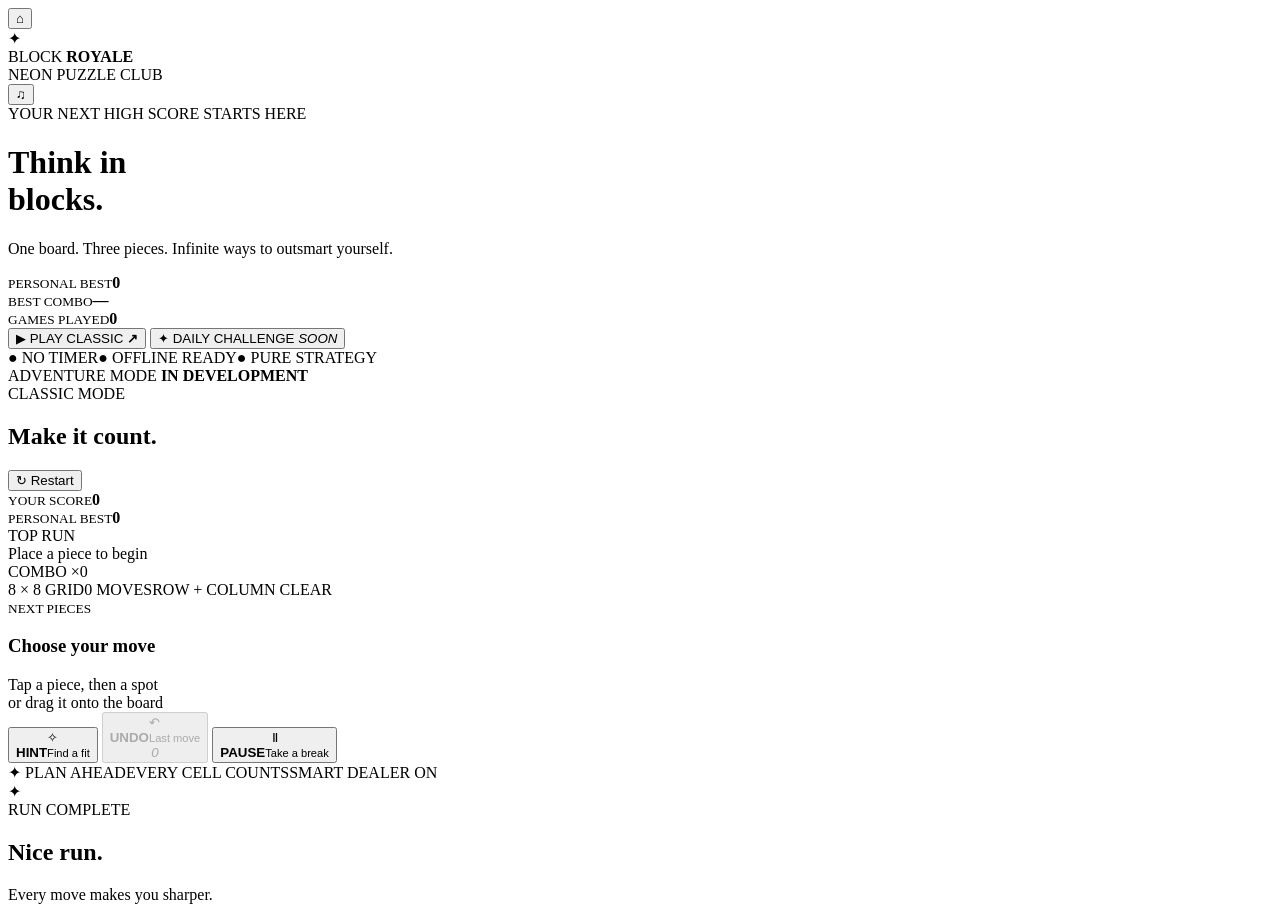
==== commit 1039e10e: "Update index.html" ====
--- a/index.html
+++ b/index.html
@@ -1,322 +1,74 @@
-<!DOCTYPE html>
+<!doctype html>
 <html lang="en">
 <head>
-<meta charset="UTF-8">
-<meta name="viewport" content="width=device-width,initial-scale=1,maximum-scale=1,viewport-fit=cover,user-scalable=no">
-<meta name="theme-color" content="#1456c9">
-<title>Block Royale — Classic Puzzle</title>
-<style>
-:root{--blue:#1454c8;--blue2:#078be8;--deep:#17124c;--gold:#ffc52d;--white:#fff;--mint:#21d8bd;--pink:#f43bc6;--shadow:0 7px 0 rgba(25,24,90,.35),0 12px 20px rgba(5,21,75,.22)}
-*{box-sizing:border-box;-webkit-tap-highlight-color:transparent}
-html,body{margin:0;width:100%;height:100%;overflow:hidden;font-family:ui-rounded,"Trebuchet MS",system-ui,-apple-system,sans-serif;color:white;background:#1258cc;touch-action:manipulation}
-button{font:inherit;border:0;cursor:pointer;color:inherit;touch-action:manipulation}
-button:focus-visible{outline:3px solid #fff;outline-offset:3px}
-#app{position:relative;width:100%;height:100dvh;min-height:520px;overflow:hidden;background:radial-gradient(ellipse at 50% 20%,rgba(58,132,255,.85),transparent 43%),radial-gradient(ellipse at 50% 95%,rgba(16,191,255,.35),transparent 50%),linear-gradient(160deg,#183bb0 0%,#1265d9 53%,#138de2 100%);isolation:isolate}
-#app:before{content:"";position:absolute;inset:0;pointer-events:none;opacity:.12;background-image:radial-gradient(rgba(255,255,255,.6) .65px,transparent .65px);background-size:5px 5px;mask-image:linear-gradient(to bottom,black,transparent 80%);z-index:-1}
-.screen{position:absolute;inset:0;display:none;flex-direction:column;align-items:center;overflow:hidden}
-.screen.active{display:flex}
-.home{padding:calc(env(safe-area-inset-top) + 26px) 22px calc(env(safe-area-inset-bottom) + 20px);justify-content:flex-start}
-.topline{position:absolute;top:calc(env(safe-area-inset-top) + 16px);left:18px;right:18px;display:flex;justify-content:space-between;align-items:center}
-.pill-icon{width:48px;height:48px;border-radius:16px;background:linear-gradient(#fff,#b9d6ff);color:#2147a5;box-shadow:0 5px 0 #829bd9,0 8px 12px #062b7a55;font-size:24px;display:grid;place-items:center;text-shadow:0 1px white}
-.medal{font-size:13px;font-weight:900;text-align:center;text-shadow:0 2px 2px #15378e}
-.medal span{display:block;font-size:31px;filter:drop-shadow(0 3px 1px #7a4000)}
-.logo{margin-top:clamp(70px,13vh,130px);text-align:center;position:relative;filter:drop-shadow(0 8px 0 rgba(15,36,112,.38))}
-.logo-title{font-weight:1000;font-size:clamp(46px,12vw,74px);line-height:.9;letter-spacing:-3px;white-space:nowrap;transform:rotate(-2deg);font-style:italic}
-.logo-title span{display:inline-block;-webkit-text-stroke:1px rgba(255,255,255,.22);text-shadow:0 4px 0 rgba(65,32,110,.38),0 8px 9px #05277d55}
-.logo-title .b1{color:#ffb21d}.logo-title .b2{color:#24d4ff}.logo-title .b3{color:#ff3b54}.logo-title .b4{color:#ffda22}.logo-title .b5{color:#e957f5}
-.logo-sub{margin-top:12px;font-size:clamp(22px,6vw,36px);font-weight:1000;font-style:italic;letter-spacing:1px;color:#22e3ff;text-shadow:0 3px 0 #0955c6}
-.tagline{font-size:12px;font-weight:900;letter-spacing:3px;color:#b9e8ff;margin-top:10px}
-.daily{width:min(100%,390px);height:92px;margin-top:clamp(18px,4vh,35px);border:2px solid #ffffff72;border-radius:17px;background:linear-gradient(120deg,#f5f4ff,#d5e4ff);box-shadow:0 5px 0 #7d9cda,0 12px 16px #062a7850;color:#3155a2;display:flex;align-items:center;justify-content:space-around;flex-shrink:0}
-.daily-label{font-size:clamp(12px,3.6vw,16px);font-weight:1000;line-height:1.3}
-.daily-icon{font-size:43px;filter:drop-shadow(0 3px 0 #c08a22)}
-.daily-count{font-size:25px;font-weight:1000}
-.daily-check{font-size:20px;color:#a7b2ce}
-.menu-buttons{width:min(100%,390px);display:grid;gap:14px;margin-top:clamp(25px,5vh,45px)}
-.menu-btn{height:75px;border-radius:16px;display:flex;align-items:center;justify-content:center;gap:17px;font-size:clamp(21px,5.8vw,29px);font-weight:1000;font-style:italic;letter-spacing:.2px;text-shadow:0 2px 2px #6937004a;border:2px solid #ffffff45;box-shadow:0 6px 0 rgba(18,39,105,.42),0 11px 16px #062e7850;transition:transform .12s,filter .12s}
-.menu-btn:active{transform:translateY(4px);box-shadow:0 2px 0 rgba(18,39,105,.42);filter:brightness(1.06)}
-.menu-btn .btn-ico{font-size:33px;font-style:normal;text-shadow:0 2px 2px #3333}
-.adventure{background:linear-gradient(#ffcf48,#ff920c 85%);color:white}
-.classic{background:linear-gradient(#38e8c4,#04b89e 85%);color:white}
-.more{background:linear-gradient(#34d9f8,#0794e2 85%);color:white;position:relative}
-.more:after{content:"";position:absolute;right:-4px;top:-7px;width:19px;height:19px;border-radius:50%;background:#ff3d3d;box-shadow:0 2px 3px #123}
-.mini-games{display:flex;gap:32px;margin-top:auto;padding-bottom:5px}
-.mini-game{width:100px;text-align:center;font-size:12px;font-weight:900}
-.mini-art{width:74px;height:74px;margin:0 auto 5px;border-radius:50%;border:4px solid #a8d7ff;background:linear-gradient(135deg,#fff,#d8e7ff);box-shadow:0 5px 0 #3854b7,0 8px 12px #062c8055;color:#263c8b;display:grid;place-items:center;font-size:36px}
-.mini-game span{display:inline-block;padding:4px 11px;border-radius:14px;background:linear-gradient(#698bff,#324bd1);box-shadow:0 3px 0 #18328d;white-space:nowrap}
-.game{padding:calc(env(safe-area-inset-top) + 12px) 12px calc(env(safe-area-inset-bottom) + 12px);justify-content:flex-start}
-.game-top{width:100%;display:flex;align-items:center;justify-content:space-between;max-width:520px}
-.small-btn{width:43px;height:43px;border-radius:14px;background:linear-gradient(#fff,#bdd9ff);color:#24489b;box-shadow:0 4px 0 #6d89d1;font-size:23px;font-weight:900}
-.game-stat{display:flex;align-items:center;gap:9px;color:#ffe04b;font-size:clamp(18px,5vw,25px);font-weight:1000;text-shadow:0 3px 0 #8e4c1a}
-.best{font-size:11px;color:#d6eaff;font-weight:800;text-align:center;letter-spacing:.5px;margin-top:2px;text-shadow:0 1px 2px #183d8e}
-.settings-btn{font-size:22px}
-.score-area{margin-top:clamp(20px,5vh,44px);text-align:center;min-height:92px}
-.score{font-size:clamp(48px,13vw,68px);line-height:1;font-weight:1000;letter-spacing:1px;text-shadow:0 5px 0 #17419b,0 8px 14px #082a7855;font-variant-numeric:tabular-nums}
-.score-caption{font-size:11px;font-weight:900;letter-spacing:3px;color:#b9ddff;margin-top:8px}
-.board-wrap{width:min(calc(100vw - 34px),min(80vh,500px));width:min(calc(100vw - 34px),calc(100dvh - 330px),500px);aspect-ratio:1;max-height:calc(100dvh - 320px);margin:clamp(8px,2vh,18px) auto 0;padding:6px;border-radius:22px;background:linear-gradient(145deg,#29205c,#100d37);box-shadow:0 7px 0 #0a164d,0 13px 20px #061d6344,inset 0 2px 0 #ffffff24;position:relative;touch-action:none}
-.board{width:100%;height:100%;display:grid;grid-template-columns:repeat(8,1fr);grid-template-rows:repeat(8,1fr);gap:2px;border-radius:15px;overflow:hidden;background:#17133e;touch-action:none}
-.cell{position:relative;border-radius:4px;background:linear-gradient(145deg,#211a50,#19143f);border:1px solid #100c2c80;min-width:0;min-height:0;transition:background .12s}
-.cell.filled{border:1px solid #ffffff24;box-shadow:inset 0 2px 0 #ffffff52,inset 0 -3px 0 #00000018,0 2px 2px #05052288;overflow:hidden;animation:popin .18s cubic-bezier(.2,1.5,.5,1) both}
-.cell.filled:before{content:"";position:absolute;left:12%;top:7%;width:40%;height:12%;border-radius:100%;background:#ffffff66;filter:blur(.3px)}
-.cell.preview{background:#55ffe988!important;box-shadow:inset 0 0 0 2px #e4fff9}
-.cell.invalid{background:#ff4b5d88!important;animation:nudge .18s linear}
-@keyframes popin{from{transform:scale(.68);filter:brightness(1.8)}to{transform:scale(1);filter:brightness(1)}}
-@keyframes nudge{25%{transform:translateX(-2px)}75%{transform:translateX(2px)}}
-.cell.clearing{animation:clearpop .22s ease-in forwards}
-@keyframes clearpop{to{transform:scale(.15) rotate(12deg);opacity:0;filter:brightness(2)}}
-.tray-label{margin:clamp(14px,2.5vh,24px) 0 9px;font-size:11px;font-weight:1000;letter-spacing:3px;color:#c7e8ff;text-shadow:0 2px 3px #103d91}
-.tray{width:min(100%,470px);display:grid;grid-template-columns:repeat(3,1fr);gap:10px;min-height:94px;align-items:center}
-.piece-slot{height:95px;display:grid;place-items:center;border-radius:15px;background:rgba(6,24,94,.16);border:1px solid #ffffff16;transition:background .15s,opacity .15s;touch-action:none;user-select:none}
-.piece-slot.selected{background:#ffffff25;border-color:#b6f5ff;box-shadow:inset 0 0 0 2px #ffffff28}
-.piece-slot.used{opacity:.18;filter:grayscale(1)}
-.piece{display:grid;gap:2px;touch-action:none;pointer-events:none}
-.piece-cell{width:clamp(16px,4.6vw,24px);height:clamp(16px,4.6vw,24px);border-radius:5px;position:relative;box-shadow:inset 0 2px 0 #ffffff65,inset 0 -2px 0 #00000020,0 2px 2px #08072c66;border:1px solid #ffffff22}
-.piece-cell:after{content:"";position:absolute;left:15%;top:10%;width:36%;height:15%;border-radius:99px;background:#ffffff70}
-.piece-cell.empty{visibility:hidden}
-.game-hint{font-size:11px;color:#c3e5ff;font-weight:800;text-align:center;margin-top:9px;min-height:15px}
-.bottom-actions{display:flex;gap:10px;margin-top:auto;padding-top:8px}
-.action-btn{border-radius:13px;padding:10px 17px;background:linear-gradient(#fff,#d9e7ff);color:#284b9a;font-size:12px;font-weight:1000;box-shadow:0 4px 0 #7993d2}
-.overlay{position:absolute;inset:0;z-index:50;display:none;align-items:center;justify-content:center;padding:22px;background:#071747a8;backdrop-filter:blur(8px)}
-.overlay.show{display:flex}
-.modal{width:min(100%,350px);padding:25px 22px 22px;border-radius:24px;background:linear-gradient(145deg,#fff,#dbe8ff);color:#25418e;text-align:center;border:2px solid #ffffff;box-shadow:0 10px 0 #4b69b8,0 25px 50px #07194e66;animation:modalin .25s cubic-bezier(.2,1.4,.4,1)}
-@keyframes modalin{from{transform:scale(.8) translateY(15px);opacity:0}to{transform:scale(1);opacity:1}}
-.modal h2{margin:0 0 9px;font-size:28px;color:#2343a1}
-.modal p{font-size:14px;line-height:1.5;color:#5c6ea7}
-.modal-actions{display:grid;gap:10px;margin-top:19px}
-.modal-btn{padding:13px;border-radius:13px;font-weight:1000;background:linear-gradient(#ffcf4d,#ff9610);color:white;box-shadow:0 4px 0 #b95e0a;text-shadow:0 1px #a85813}
-.modal-btn.secondary{background:linear-gradient(#39e5c3,#04b69c);box-shadow:0 4px 0 #078a83}
-.modal-btn.tertiary{background:#dbe5ff;color:#31519d;box-shadow:0 4px 0 #9cb2e7;text-shadow:none}
-#particles{position:absolute;inset:0;pointer-events:none;z-index:30;overflow:hidden}
-.particle{position:absolute;width:8px;height:8px;border-radius:3px;animation:burst .65s ease-out forwards;box-shadow:0 0 10px currentColor}
-@keyframes burst{to{transform:translate(var(--dx),var(--dy)) rotate(250deg) scale(.2);opacity:0}}
-.float-score{position:absolute;z-index:32;font-size:22px;font-weight:1000;color:#fff45a;text-shadow:0 3px 0 #b35c14;pointer-events:none;animation:floatup .75s ease-out forwards}
-@keyframes floatup{to{transform:translateY(-55px) scale(1.25);opacity:0}}
-@media(max-height:700px){.home{padding-top:calc(env(safe-area-inset-top) + 10px)}.logo{margin-top:66px}.logo-title{font-size:48px}.logo-sub{font-size:24px;margin-top:7px}.tagline{margin-top:5px}.daily{height:70px;margin-top:13px}.daily-icon{font-size:34px}.menu-buttons{gap:9px;margin-top:17px}.menu-btn{height:58px;font-size:22px}.mini-games{gap:20px}.mini-art{width:55px;height:55px;font-size:28px}.mini-game{font-size:10px}.score-area{margin-top:12px;min-height:66px}.score{font-size:48px}.board-wrap{width:min(calc(100vw - 34px),calc(100dvh - 265px),430px);margin-top:6px}.tray-label{margin:10px 0 4px}.tray{min-height:72px}.piece-slot{height:73px}.piece-cell{width:clamp(14px,4vw,20px);height:clamp(14px,4vw,20px)}}
-@media(min-width:600px){#app{max-width:520px;margin:auto;box-shadow:0 0 50px #07194c66}.board-wrap{width:min(440px,calc(100dvh - 340px))}}
-</style>
+<meta charset="utf-8">
+<meta name="viewport" content="width=device-width,initial-scale=1,maximum-scale=1,user-scalable=no,viewport-fit=cover">
+<meta name="theme-color" content="#10132b">
+<meta name="description" content="Block Royale — a polished, strategic block puzzle. Place pieces, clear rows and columns, chain combos and beat your best score.">
+<title>Block Royale — Neon Puzzle</title>
+<link rel="stylesheet" href="style.css">
 </head>
 <body>
-<div id="app">
-  <div id="particles"></div>
-  <section id="homeScreen" class="screen home active">
-    <div class="topline">
-      <button class="pill-icon" id="homeStats" aria-label="Best score">🏆</button>
-      <button class="pill-icon" id="settingsOpen" aria-label="Settings">⚙️</button>
+<div class="app-shell">
+  <div class="ambient ambient-a"></div><div class="ambient ambient-b"></div>
+  <header class="topbar">
+    <button class="icon-btn" id="homeBtn" aria-label="Home">⌂</button>
+    <div class="brand"><span class="brand-mark">✦</span><div><div class="brand-title">BLOCK <b>ROYALE</b></div><div class="brand-sub">NEON PUZZLE CLUB</div></div></div>
+    <button class="icon-btn" id="soundBtn" aria-label="Toggle sound">♫</button>
+  </header>
+
+  <main id="homeScreen" class="screen home-screen">
+    <div class="hero-orbit"><div class="orbit orbit-one"></div><div class="orbit orbit-two"></div><div class="hero-blocks"><i></i><i></i><i></i><i></i><i></i><i></i><i></i><i></i><i></i></div></div>
+    <div class="eyebrow"><span class="live-dot"></span> YOUR NEXT HIGH SCORE STARTS HERE</div>
+    <h1>Think in<br><span>blocks.</span></h1>
+    <p class="hero-copy">One board. Three pieces. Infinite ways to outsmart yourself.</p>
+    <div class="home-stats">
+      <div><small>PERSONAL BEST</small><strong id="homeBest">0</strong></div>
+      <div><small>BEST COMBO</small><strong id="homeCombo">—</strong></div>
+      <div><small>GAMES PLAYED</small><strong id="homeGames">0</strong></div>
     </div>
-    <div class="logo" aria-label="Block Royale">
-      <div class="logo-title"><span class="b1">B</span><span class="b2">L</span><span class="b3">O</span><span class="b4">C</span><span class="b5">K</span></div>
-      <div class="logo-sub">ROYAL BLAST</div>
-      <div class="tagline">THE COLOR BLOCK CHALLENGE</div>
+    <button class="primary-btn" id="playBtn"><span>▶</span> PLAY CLASSIC <b>↗</b></button>
+    <button class="secondary-btn" id="dailyBtn"><span>✦</span> DAILY CHALLENGE <em>SOON</em></button>
+    <div class="home-foot"><span>● NO TIMER</span><span>● OFFLINE READY</span><span>● PURE STRATEGY</span></div>
+    <div class="mini-note">ADVENTURE MODE <b>IN DEVELOPMENT</b></div>
+  </main>
+
+  <main id="gameScreen" class="screen game-screen hidden">
+    <div class="game-heading">
+      <div><div class="eyebrow">CLASSIC MODE</div><h2>Make it <span>count.</span></h2></div>
+      <button class="restart-btn" id="restartBtn" aria-label="Restart game">↻ <span>Restart</span></button>
     </div>
-    <div class="daily">
-      <div class="daily-label">DAILY STREAK<br><span style="font-size:11px;color:#7388bf">Keep your brain blazing!</span></div>
-      <div class="daily-icon">👑</div><div class="daily-count" id="streakCount">× 1</div><div class="daily-check">✓</div>
+    <div class="score-row">
+      <div class="score-card current-score"><small>YOUR SCORE</small><strong id="score">0</strong><div class="score-glint"></div></div>
+      <div class="score-card"><small>PERSONAL BEST</small><strong id="best">0</strong><div class="best-tag">TOP RUN</div></div>
     </div>
-    <div class="menu-buttons">
-      <button class="menu-btn adventure" id="adventureBtn"><span class="btn-ico">🧭</span> Adventure <span style="font-size:10px;background:#d85f0d;border-radius:7px;padding:4px 6px;font-style:normal">SOON</span></button>
-      <button class="menu-btn classic" id="classicBtn"><span class="btn-ico">∞</span> Classic</button>
-      <button class="menu-btn more" id="moreBtn"><span class="btn-ico">🎮</span> More Games</button>
+    <div class="status-row"><div class="status-pill"><span class="status-dot"></span><span id="statusText">Place a piece to begin</span></div><div class="combo-pill" id="comboPill">COMBO ×0</div></div>
+    <section class="board-wrap" aria-label="Puzzle board">
+      <div class="board-frame"><div id="board" class="board" role="grid" aria-label="8 by 8 block puzzle board"></div><div id="boardFx" class="board-fx"></div></div>
+      <div class="board-caption"><span>8 × 8 GRID</span><span id="placedCount">0 MOVES</span><span>ROW + COLUMN CLEAR</span></div>
+    </section>
+    <section class="tray-section">
+      <div class="tray-head"><div><small>NEXT PIECES</small><h3>Choose your move</h3></div><div class="tray-hint">Tap a piece, then a spot<br>or drag it onto the board</div></div>
+      <div id="tray" class="tray"></div>
+    </section>
+    <div class="tool-row">
+      <button class="tool-btn" id="hintBtn"><span>✧</span><div><b>HINT</b><small>Find a fit</small></div></button>
+      <button class="tool-btn" id="undoBtn" disabled><span>↶</span><div><b>UNDO</b><small>Last move</small></div><i class="tool-count" id="undoCount">0</i></button>
+      <button class="tool-btn" id="pauseBtn"><span>Ⅱ</span><div><b>PAUSE</b><small>Take a break</small></div></button>
     </div>
-    <div class="mini-games">
-      <div class="mini-game"><div class="mini-art">🌀</div><span>Maze Rush · Soon</span></div>
-      <div class="mini-game"><div class="mini-art">⭕</div><span>Ring Twist · Soon</span></div>
-    </div>
+    <div class="game-footer"><span>✦ PLAN AHEAD</span><span>EVERY CELL COUNTS</span><span id="dealerLabel">SMART DEALER ON</span></div>
+  </main>
+</div>
+
+<div id="modalLayer" class="modal-layer hidden">
+  <section class="modal-card" role="dialog" aria-modal="true" aria-labelledby="modalTitle">
+    <div class="modal-symbol" id="modalSymbol">✦</div><div class="eyebrow" id="modalEyebrow">RUN COMPLETE</div>
+    <h2 id="modalTitle">Nice run.</h2><p id="modalText">Every move makes you sharper.</p>
+    <div id="modalStats" class="modal-stats"></div>
+    <div id="modalActions" class="modal-actions"></div>
   </section>
-
-  <section id="gameScreen" class="screen game">
-    <div class="game-top">
-      <button class="small-btn" id="backHome" aria-label="Back to home">‹</button>
-      <div><div class="game-stat"><span>👑</span><span id="scoreTop">0</span></div><div class="best">BEST <span id="bestTop">0</span></div></div>
-      <button class="small-btn settings-btn" id="gameSettings" aria-label="Game settings">⚙</button>
-    </div>
-    <div class="score-area"><div class="score" id="scoreBig">0</div><div class="score-caption" id="scoreCaption">CLASSIC SCORE</div></div>
-    <div class="board-wrap"><div class="board" id="board" role="grid" aria-label="8 by 8 block puzzle board"></div></div>
-    <div class="tray-label">CHOOSE A BLOCK · PLACE IT ON THE BOARD</div>
-    <div class="tray" id="tray"></div>
-    <div class="game-hint" id="gameHint">Tap a piece, then tap the board to place it.</div>
-    <div class="bottom-actions"><button class="action-btn" id="soundBtn">🔊 Sound ON</button><button class="action-btn" id="restartBtn">↻ New Game</button></div>
-  </section>
-
-  <div class="overlay" id="modalOverlay">
-    <div class="modal" id="modalBox">
-      <h2 id="modalTitle">Game paused</h2><p id="modalText">Take a breather.</p>
-      <div class="modal-actions" id="modalActions"></div>
-    </div>
-  </div>
 </div>
-<script>
-(() => {
-'use strict';
-const $ = id => document.getElementById(id);
-const COLORS = [
-  {name:'pink',top:'#ff4fda',mid:'#e718b6',bottom:'#a9097c'},
-  {name:'cyan',top:'#35f3dc',mid:'#06c7b4',bottom:'#008b9c'},
-  {name:'red',top:'#ff6559',mid:'#f32d36',bottom:'#a90d2b'},
-  {name:'yellow',top:'#fff04d',mid:'#ffc91a',bottom:'#c78000'},
-  {name:'orange',top:'#ffb144',mid:'#ff8314',bottom:'#c94a08'},
-  {name:'blue',top:'#48b9ff',mid:'#1478ff',bottom:'#1243b5'},
-  {name:'green',top:'#77f34b',mid:'#31c91b',bottom:'#16800b'},
-  {name:'purple',top:'#c18aff',mid:'#8b48ef',bottom:'#5120a8'}
-];
-const SHAPES = [
- [[0,0]], [[0,0],[0,1]], [[0,0],[1,0]], [[0,0],[0,1],[0,2]],
- [[0,0],[1,0],[2,0]], [[0,0],[0,1],[1,0],[1,1]],
- [[0,0],[0,1],[0,2],[1,0]], [[0,0],[1,0],[2,0],[2,1]],
- [[0,0],[0,1],[0,2],[1,1]], [[0,1],[1,0],[1,1],[1,2]],
- [[0,0],[1,0],[1,1],[2,1]], [[0,1],[1,0],[1,1],[2,0]],
- [[0,0],[0,1],[0,2],[0,3]], [[0,0],[1,0],[2,0],[3,0]],
- [[0,0],[0,1],[0,2],[0,3],[0,4]], [[0,0],[1,0],[2,0],[3,0],[4,0]],
- [[0,0],[0,1],[0,2],[1,2],[2,2]], [[0,0],[1,0],[2,0],[2,1],[2,2]],
- [[0,0],[0,1],[1,0],[1,1],[2,0],[2,1]], [[0,0],[0,1],[0,2],[1,0],[1,1],[1,2]],
- [[0,0],[0,1],[1,0],[1,1],[2,0],[2,1],[2,2]],
- [[0,0],[0,1],[0,2],[1,0],[1,1],[1,2],[2,0],[2,1],[2,2]]
-];
-let board = [], tray = [], score = 0, best = Number(localStorage.getItem('blockRoyaleBest')||0);
-let selected = -1, soundOn = true, combo = 0, gameOver = false, busy = false, audioCtx = null;
-let pointerStart = null;
-const boardEl=$('board'), trayEl=$('tray'), overlay=$('modalOverlay');
-$('bestTop').textContent=best;
-function showScreen(which){$('homeScreen').classList.toggle('active',which==='home');$('gameScreen').classList.toggle('active',which==='game')}
-function rand(n){return Math.floor(Math.random()*n)}
-function cloneShape(s){return s.map(p=>[p[0],p[1]])}
-function newPiece(){let shape=cloneShape(SHAPES[rand(SHAPES.length)]);return {shape,color:rand(COLORS.length),used:false}}
-function newGame(){
- board=Array.from({length:8},()=>Array(8).fill(-1));score=0;combo=0;selected=-1;gameOver=false;busy=false;
- tray=[newPiece(),newPiece(),newPiece()];
- $('scoreBig').textContent='0';$('scoreTop').textContent='0';$('scoreCaption').textContent='CLASSIC SCORE';$('bestTop').textContent=best;
- renderBoard();renderTray();$('gameHint').textContent='Tap a piece, then tap the board to place it.';
-}
-function colorStyle(c){const v=COLORS[c];return `linear-gradient(145deg,${v.top} 0%,${v.mid} 52%,${v.bottom} 100%)`}
-function renderBoard(){
- boardEl.innerHTML='';
- for(let r=0;r<8;r++)for(let c=0;c<8;c++){
-  const cell=document.createElement('div');cell.className='cell';cell.dataset.r=r;cell.dataset.c=c;cell.setAttribute('role','gridcell');
-  if(board[r][c]>=0){cell.classList.add('filled');cell.style.background=colorStyle(board[r][c]);}
-  cell.addEventListener('pointerdown',e=>{e.preventDefault();if(selected<0||busy||gameOver)return;placeSelected(+cell.dataset.r,+cell.dataset.c)});
-  boardEl.appendChild(cell);
- }
-}
-function dimensions(shape){return {h:Math.max(...shape.map(p=>p[0]))+1,w:Math.max(...shape.map(p=>p[1]))+1}}
-function renderTray(){
- trayEl.innerHTML='';
- tray.forEach((piece,i)=>{
-  const slot=document.createElement('button');slot.className='piece-slot'+(piece.used?' used':'')+(selected===i?' selected':'');slot.setAttribute('aria-label',`Piece ${i+1}${piece.used?', used':''}`);
-  if(!piece.used){
-   const {h,w}=dimensions(piece.shape), grid=document.createElement('div');grid.className='piece';grid.style.gridTemplateColumns=`repeat(${w},auto)`;grid.style.gridTemplateRows=`repeat(${h},auto)`;
-   const occupied=new Set(piece.shape.map(p=>p.join(',')));
-   for(let r=0;r<h;r++)for(let c=0;c<w;c++){const el=document.createElement('div');el.className='piece-cell'+(occupied.has(`${r},${c}`)?'':' empty');if(occupied.has(`${r},${c}`))el.style.background=colorStyle(piece.color);grid.appendChild(el)}
-   slot.appendChild(grid);
-   slot.addEventListener('pointerdown',e=>{e.preventDefault();if(gameOver||busy)return;selected=i;renderTray();$('gameHint').textContent='Selected! Tap an empty board position.';playTone(420,.045);});
-   slot.addEventListener('dblclick',()=>{selected=i;renderTray()});
-  }else slot.innerHTML='<span style="font-size:24px;opacity:.6">✓</span>';
-  trayEl.appendChild(slot);
- });
-}
-function canPlace(shape,r,c){
- return shape.every(([dr,dc])=>r+dr>=0&&r+dr<8&&c+dc>=0&&c+dc<8&&board[r+dr][c+dc]===-1);
-}
-function markPreview(r,c){
- document.querySelectorAll('.cell.preview,.cell.invalid').forEach(el=>el.classList.remove('preview','invalid'));
- if(selected<0||tray[selected]?.used)return;
- const shape=tray[selected].shape,ok=canPlace(shape,r,c);
- shape.forEach(([dr,dc])=>{const rr=r+dr,cc=c+dc;if(rr>=0&&rr<8&&cc>=0&&cc<8){const el=boardEl.children[rr*8+cc];el.classList.add(ok?'preview':'invalid')}});
-}
-function placeSelected(r,c){
- if(selected<0||!tray[selected]||tray[selected].used||busy)return;
- const piece=tray[selected];
- if(!canPlace(piece.shape,r,c)){markPreview(r,c);$('gameHint').textContent='That spot is blocked — try another place.';playTone(150,.07);setTimeout(()=>document.querySelectorAll('.cell.invalid').forEach(e=>e.classList.remove('invalid')),220);return}
- const placed=piece.shape.map(([dr,dc])=>[r+dr,c+dc]);
- placed.forEach(([rr,cc])=>board[rr][cc]=piece.color);
- piece.used=true;selected=-1;score+=placed.length;
- renderBoard();
- const fullRows=[],fullCols=[];
- for(let rr=0;rr<8;rr++)if(board[rr].every(v=>v>=0))fullRows.push(rr);
- for(let cc=0;cc<8;cc++)if(board.every(row=>row[cc]>=0))fullCols.push(cc);
- const clearing=new Set();
- fullRows.forEach(rr=>{for(let cc=0;cc<8;cc++)clearing.add(rr*8+cc)});
- fullCols.forEach(cc=>{for(let rr=0;rr<8;rr++)clearing.add(rr*8+cc)});
- if(clearing.size){
-  combo++;score+=clearing.size*10+Math.max(0,clearing.size-8)*4+(fullRows.length+fullCols.length-1)*30;
-  const cells=[...clearing].map(i=>boardEl.children[i]);cells.forEach(el=>el.classList.add('clearing'));
-  burstAt(boardEl.getBoundingClientRect().left+boardEl.clientWidth/2,boardEl.getBoundingClientRect().top+boardEl.clientHeight/2);
-  playTone(620,.09);setTimeout(()=>{clearing.forEach(i=>{board[Math.floor(i/8)][i%8]=-1});afterPlace(placed.length,fullRows.length+fullCols.length)},230);
- }else{combo=0;playTone(300,.04);afterPlace(placed.length,0)}
- updateScore();
-}
-function afterPlace(cells,lines){
- if(gameOver)return;
- renderBoard();
- if(lines>0){$('gameHint').textContent=lines>1?`SUPER CLEAR! ${lines} lines · Combo ×${combo}`:'Line clear! Keep the combo going.';floatText(lines>1?`COMBO ×${combo}`:'NICE!',boardEl.getBoundingClientRect().left+boardEl.clientWidth/2,boardEl.getBoundingClientRect().top+30)}
- if(tray.every(p=>p.used)){tray=[newPiece(),newPiece(),newPiece()];selected=-1;renderTray()}
- if(!tray.some(p=>!p.used&&hasAnyMove(p.shape))){gameOver=true;showGameOver();return}
- renderTray();
-}
-function hasAnyMove(shape){for(let r=0;r<8;r++)for(let c=0;c<8;c++)if(canPlace(shape,r,c))return true;return false}
-function updateScore(){
- $('scoreBig').textContent=score.toLocaleString();$('scoreTop').textContent=score.toLocaleString();
- if(score>best){best=score;localStorage.setItem('blockRoyaleBest',best);$('bestTop').textContent=best}
-}
-function floatText(text,x,y){const el=document.createElement('div');el.className='float-score';el.textContent=text;el.style.left=(x-35)+'px';el.style.top=(y-12)+'px';$('particles').appendChild(el);setTimeout(()=>el.remove(),800)}
-function burstAt(x,y){
- const host=$('particles');for(let i=0;i<24;i++){const el=document.createElement('i');el.className='particle';el.style.left=x+'px';el.style.top=y+'px';el.style.background=COLORS[rand(COLORS.length)].top;el.style.color=el.style.background;const a=Math.PI*2*i/24,d=25+Math.random()*90;el.style.setProperty('--dx',Math.cos(a)*d+'px');el.style.setProperty('--dy',Math.sin(a)*d+'px');host.appendChild(el);setTimeout(()=>el.remove(),700)}
-}
-function playTone(freq,duration){if(!soundOn)return;try{audioCtx=audioCtx||new (window.AudioContext||window.webkitAudioContext)();if(audioCtx.state==='suspended')audioCtx.resume();const o=audioCtx.createOscillator(),g=audioCtx.createGain();o.type='sine';o.frequency.value=freq;g.gain.setValueAtTime(.055,audioCtx.currentTime);g.gain.exponentialRampToValueAtTime(.001,audioCtx.currentTime+duration);o.connect(g);g.connect(audioCtx.destination);o.start();o.stop(audioCtx.currentTime+duration)}catch(e){}}
-function showModal(title,text,buttons){
- $('modalTitle').textContent=title;$('modalText').textContent=text;$('modalActions').innerHTML='';
- buttons.forEach(b=>{const el=document.createElement('button');el.className='modal-btn '+(b.kind||'');el.textContent=b.label;el.addEventListener('click',()=>{hideModal();b.action()});$('modalActions').appendChild(el)});
- overlay.classList.add('show');
-}
-function hideModal(){overlay.classList.remove('show')}
-function showGameOver(){showModal('BOARD FULL!',`Nice run! You scored ${score.toLocaleString()} points. ${score>=best?'New best score!':'Your best is '+best.toLocaleString()+'.'}`,[
- {label:'Play Again',action:()=>newGame()},
- {label:'Main Menu',kind:'secondary',action:()=>showScreen('home')}
-]);playTone(190,.25)}
-function openSettings(){showModal('GAME SETTINGS','Make yourself comfortable.',[
- {label:`Sound: ${soundOn?'ON':'OFF'}`,action:()=>{soundOn=!soundOn;$('soundBtn').textContent=soundOn?'🔊 Sound ON':'🔇 Sound OFF';openSettings()}},
- {label:'Resume / Close',kind:'secondary',action:()=>{}},
- {label:'Restart Game',kind:'tertiary',action:()=>newGame()}
-])}
-$('classicBtn').addEventListener('click',()=>{newGame();showScreen('game')});
-$('backHome').addEventListener('click',()=>{showScreen('home')});
-$('settingsOpen').addEventListener('click',openSettings);
-$('gameSettings').addEventListener('click',openSettings);
-$('homeStats').addEventListener('click',()=>showModal('YOUR BEST SCORE',`Your personal best is ${best.toLocaleString()} points. Keep going!`,[{label:'Let’s Play',action:()=>{newGame();showScreen('game')}},{label:'Close',kind:'secondary',action:()=>{}}]));
-$('adventureBtn').addEventListener('click',()=>showModal('ADVENTURE MODE', 'A brand-new journey is being crafted. Adventure mode is coming soon!',[{label:'Sounds Great!',action:()=>{}},{label:'Play Classic',kind:'secondary',action:()=>{newGame();showScreen('game')}}]));
-$('moreBtn').addEventListener('click',()=>showModal('MORE GAMES','More mini-games are on the way. For now, master Classic mode!',[{label:'Play Classic',action:()=>{newGame();showScreen('game')}},{label:'Close',kind:'secondary',action:()=>{}}]));
-$('soundBtn').addEventListener('click',()=>{soundOn=!soundOn;$('soundBtn').textContent=soundOn?'🔊 Sound ON':'🔇 Sound OFF';if(soundOn)playTone(520,.06)});
-$('restartBtn').addEventListener('click',()=>showModal('NEW GAME?','Start a fresh board? Your best score will be saved.',[{label:'Start New Game',action:()=>newGame()},{label:'Keep Playing',kind:'secondary',action:()=>{}}]));
-overlay.addEventListener('click',e=>{if(e.target===overlay)hideModal()});
-
-// Pointer dragging: piece can be selected then placed by tapping, or dragged directly onto a board cell.
-let dragPiece=-1,dragStart=null;
-trayEl.addEventListener('pointerdown',e=>{
- const slot=e.target.closest('.piece-slot');if(!slot)return;
- const idx=[...trayEl.children].indexOf(slot);if(idx<0||tray[idx]?.used)return;
- dragPiece=idx;dragStart={x:e.clientX,y:e.clientY};selected=idx;renderTray();
-});
-document.addEventListener('pointerup',e=>{
- if(dragPiece<0)return;
- const dx=Math.abs(e.clientX-dragStart.x),dy=Math.abs(e.clientY-dragStart.y);
- if(dx+dy>12){
-  const target=document.elementFromPoint(e.clientX,e.clientY);
-  const cell=target?.closest('.cell');
-  if(cell&&$('gameScreen').classList.contains('active'))placeSelected(+cell.dataset.r,+cell.dataset.c);
- }
- dragPiece=-1;dragStart=null;
-});
-boardEl.addEventListener('pointermove',e=>{
- if(selected<0)return;const el=document.elementFromPoint(e.clientX,e.clientY)?.closest('.cell');
- if(el)markPreview(+el.dataset.r,+el.dataset.c);
-});
-boardEl.addEventListener('pointerleave',()=>document.querySelectorAll('.cell.preview,.cell.invalid').forEach(el=>el.classList.remove('preview','invalid')));
-document.addEventListener('keydown',e=>{
- if(e.key==='Escape'){hideModal();selected=-1;renderTray()}
- if($('gameScreen').classList.contains('active')&&!overlay.classList.contains('show')){
-  if(['1','2','3'].includes(e.key)){const idx=+e.key-1;if(tray[idx]&&!tray[idx].used){selected=idx;renderTray()}}
-  if(e.key.toLowerCase()==='r')newGame();
- }
-});
-$('streakCount').textContent='× 1';
-})();
-</script>
+<div id="toast" class="toast" role="status"></div>
+<script src="app.js"></script>
 </body>
 </html>
